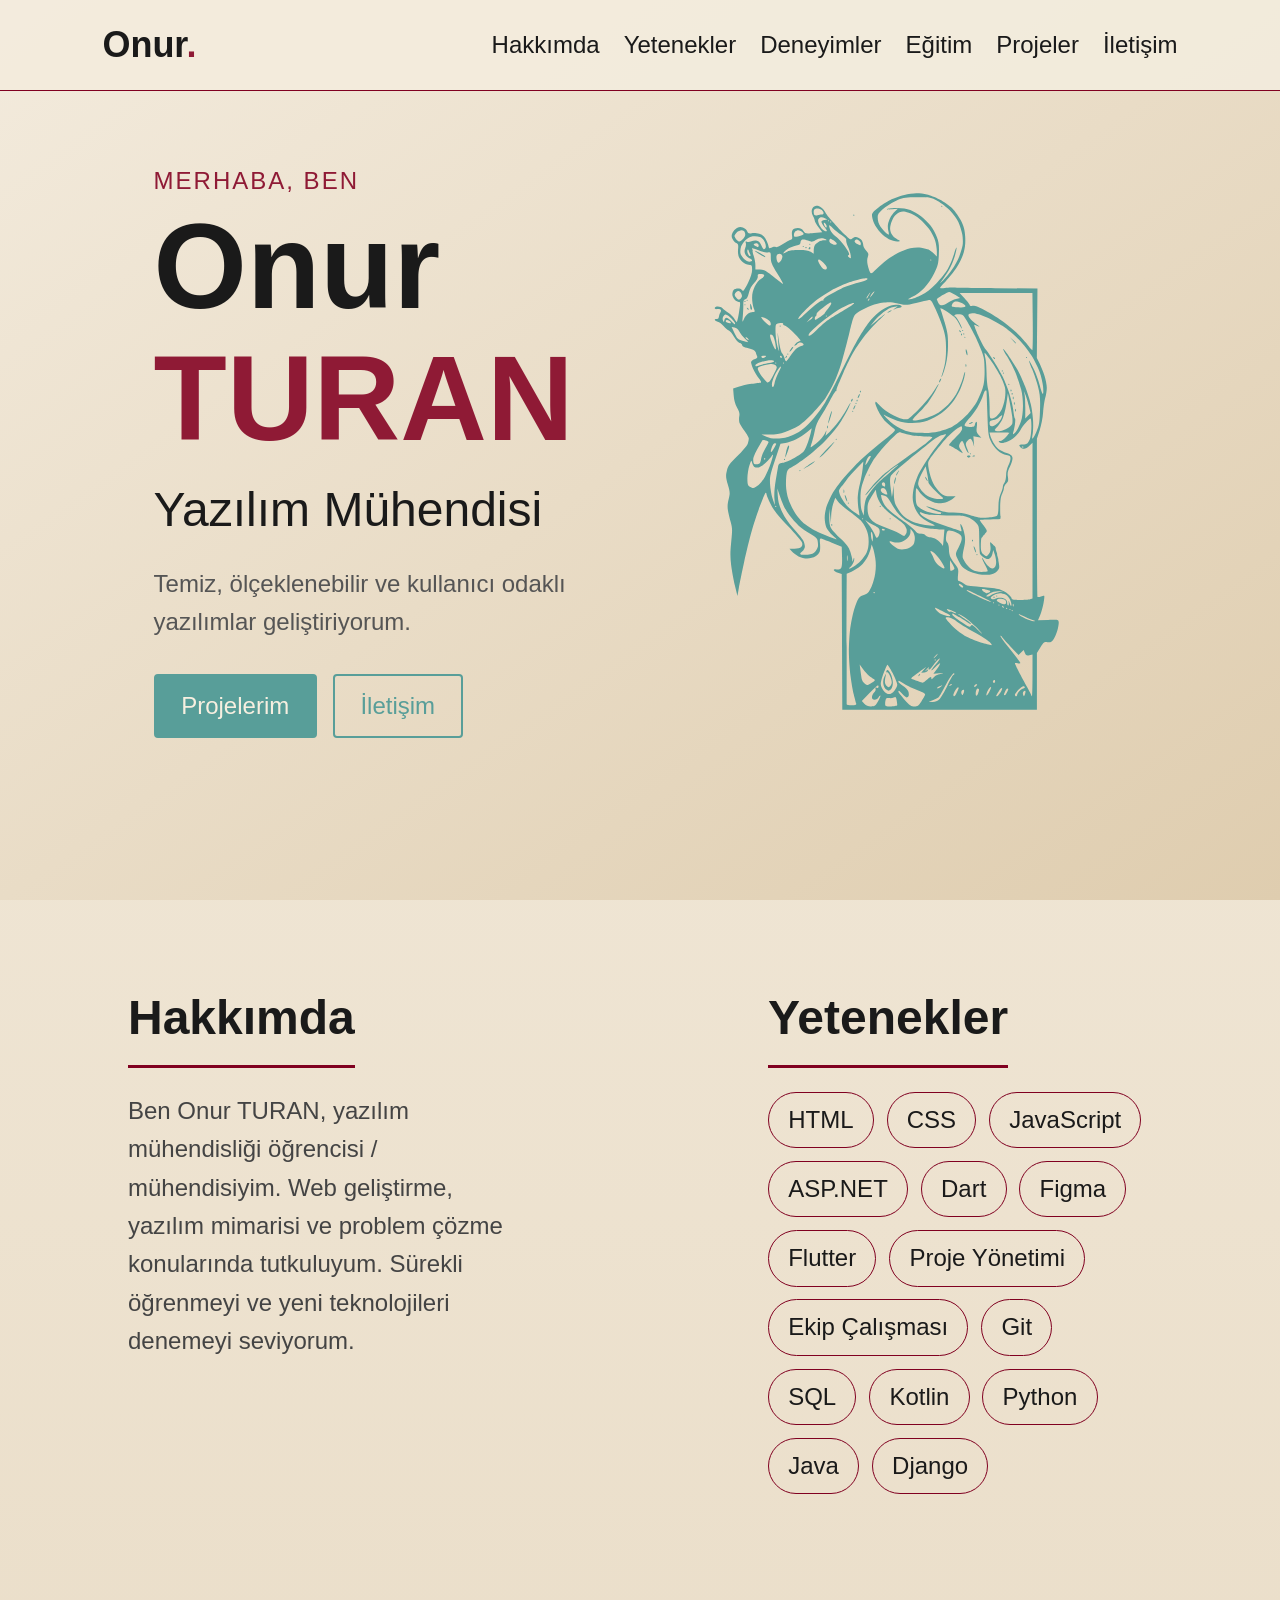
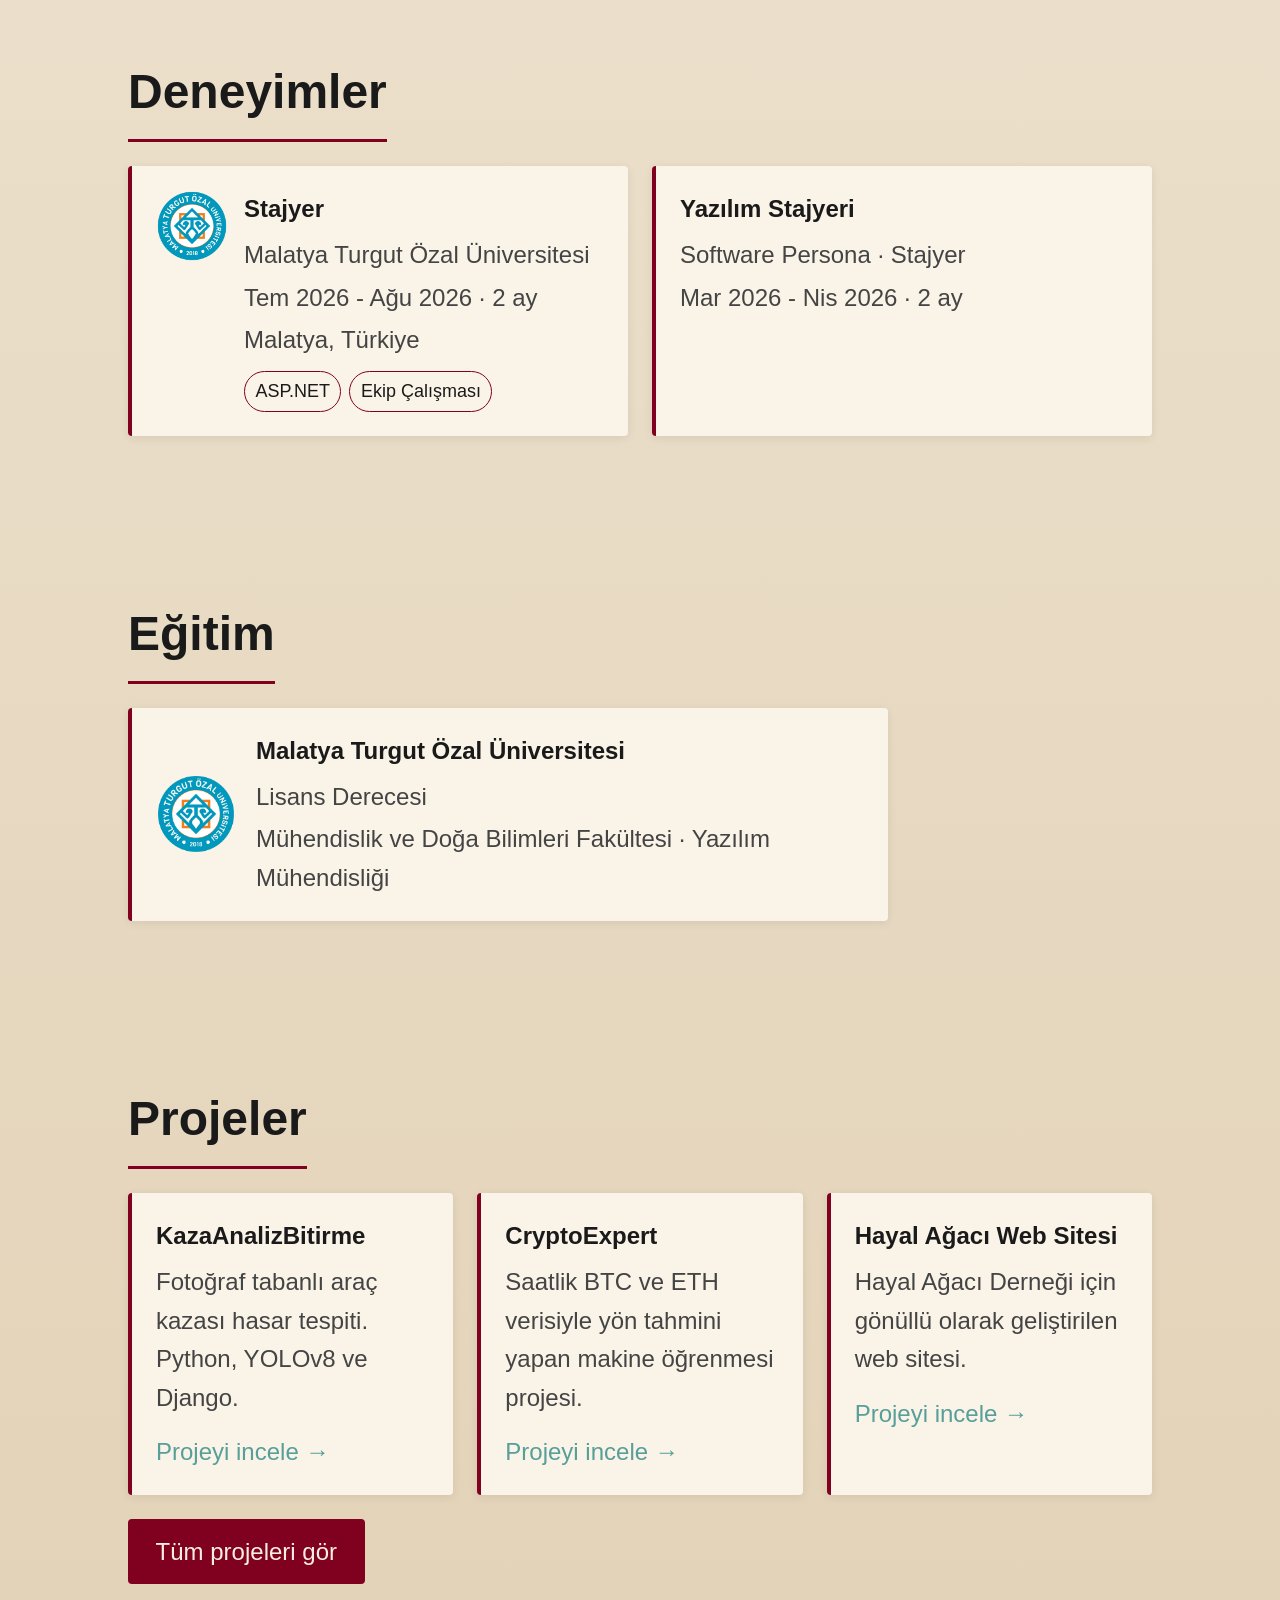
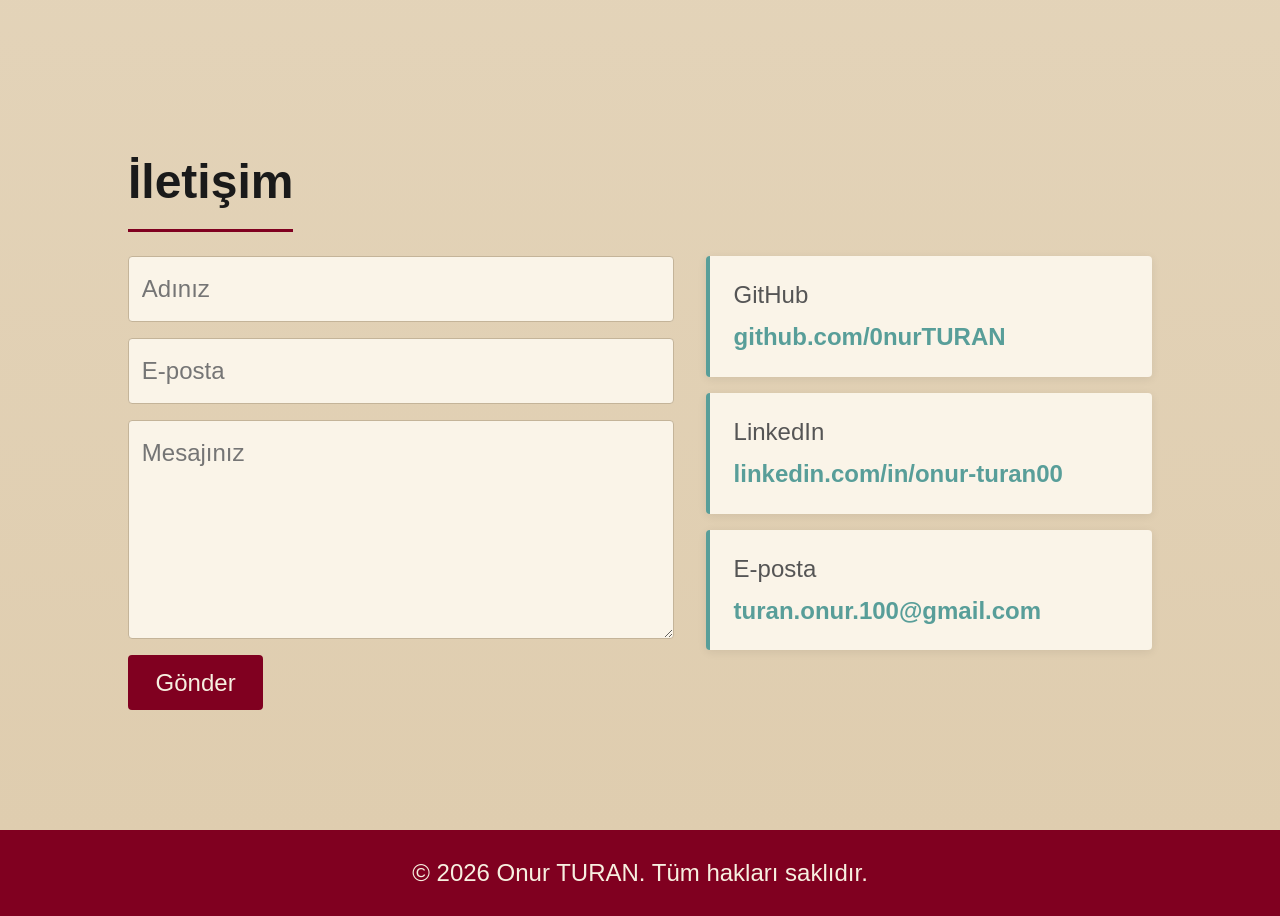
==== index.html @ ac888cdc "ui duzenlemeler" ====
<!DOCTYPE html>
<html lang="tr">
<head>
  <meta charset="UTF-8">
  <meta name="viewport" content="width=device-width, initial-scale=1.0">
  <title>Onur TURAN | Yazılım Mühendisi</title>
  <meta name="description" content="Onur TURAN - Yazılım Mühendisi kişisel portfolyo sitesi">
  <link rel="stylesheet" href="style.css">
</head>
<body class="home-page">
  <header class="header">
    <a href="#home" class="logo">Onur<span>.</span></a>
    <button class="menu-btn" id="menuBtn" aria-label="Menü">☰</button>
    <nav id="nav">
      <a href="#about">Hakkımda</a>
      <a href="#skills">Yetenekler</a>
      <a href="#experience">Deneyimler</a>
      <a href="#education">Eğitim</a>
      <a href="#projects">Projeler</a>
      <a href="#contact">İletişim</a>
    </nav>
  </header>

  <main>
    <section id="home" class="hero">
      <div class="hero-copy">
        <p class="eyebrow">Merhaba, ben</p>
        <h1>Onur <span>TURAN</span></h1>
        <h2>Yazılım Mühendisi</h2>
        <p class="lead">Temiz, ölçeklenebilir ve kullanıcı odaklı yazılımlar geliştiriyorum.</p>
        <div class="buttons">
          <a href="#projects" class="btn primary">Projelerim</a>
          <a href="#contact" class="btn">İletişim</a>
        </div>
      </div>
    </section>

    <div class="about-skills">
      <section id="about" class="section">
        <h3 class="title">Hakkımda</h3>
        <p>Ben Onur TURAN, yazılım mühendisliği öğrencisi / mühendisiyim. Web geliştirme, yazılım mimarisi ve problem çözme konularında tutkuluyum. Sürekli öğrenmeyi ve yeni teknolojileri denemeyi seviyorum.</p>
      </section>

      <section id="skills" class="section dark">
        <h3 class="title">Yetenekler</h3>
        <div class="skills">
          <span>HTML</span><span>CSS</span><span>JavaScript</span>
          <span>ASP.NET</span><span>Dart</span><span>Figma</span>
          <span>Flutter</span><span>Proje Yönetimi</span><span>Ekip Çalışması</span>
          <span>Git</span><span>SQL</span><span>Kotlin</span><span>Python</span>
          <span>Java</span><span>Django</span>
        </div>
      </section>
    </div>

    <section id="experience" class="section">
      <h3 class="title">Deneyimler</h3>
      <div class="cards experience-list">
        <article class="card experience-card">
          <img src="source/okul_logo.png" alt="Malatya Turgut Özal Üniversitesi logosu" width="72" height="72">
          <div>
            <h4>Stajyer</h4>
            <p>Malatya Turgut Özal Üniversitesi</p>
            <p>Tem 2026 - Ağu 2026 · 2 ay</p>
            <p>Malatya, Türkiye</p>
            <div class="skills experience-skills"><span>ASP.NET</span><span>Ekip Çalışması</span></div>
          </div>
        </article>
        <article class="card experience-card">
          <div>
            <h4>Yazılım Stajyeri</h4>
            <p>Software Persona · Stajyer</p>
            <p>Mar 2026 - Nis 2026 · 2 ay</p>
          </div>
        </article>
      </div>
    </section>

    <section id="education" class="section dark">
      <h3 class="title">Eğitim</h3>
      <article class="card education-card">
          <img src="source/okul_logo.png" alt="Malatya Turgut Özal Üniversitesi logosu" width="80" height="80">
        <div>
          <h4>Malatya Turgut Özal Üniversitesi</h4>
          <p>Lisans Derecesi</p>
          <p>Mühendislik ve Doğa Bilimleri Fakültesi · Yazılım Mühendisliği</p>
        </div>
      </article>
    </section>

    <section id="projects" class="section">
      <h3 class="title">Projeler</h3>
      <div class="cards">
        <article class="card">
          <h4>KazaAnalizBitirme</h4>
          <p>Fotoğraf tabanlı araç kazası hasar tespiti. Python, YOLOv8 ve Django.</p>
          <a href="projects.html#kaza-analiz">Projeyi incele →</a>
        </article>
        <article class="card">
          <h4>CryptoExpert</h4>
          <p>Saatlik BTC ve ETH verisiyle yön tahmini yapan makine öğrenmesi projesi.</p>
          <a href="projects.html#crypto-expert">Projeyi incele →</a>
        </article>
        <article class="card">
          <h4>Hayal Ağacı Web Sitesi</h4>
          <p>Hayal Ağacı Derneği için gönüllü olarak geliştirilen web sitesi.</p>
          <a href="projects.html#hayal-agaci">Projeyi incele →</a>
        </article>
      </div>
      <p style="margin-top: 1.5rem;"><a class="btn primary" href="projects.html">Tüm projeleri gör</a></p>
    </section>

    <section id="contact" class="section dark">
      <h3 class="title">İletişim</h3>
      <div class="contact-layout">
        <form id="contactForm">
          <input type="text" id="name" placeholder="Adınız" required>
          <input type="email" id="email" placeholder="E-posta" required>
          <textarea id="message" rows="5" placeholder="Mesajınız" required></textarea>
          <button type="submit" class="btn primary">Gönder</button>
          <p id="formStatus" role="status"></p>
        </form>
        <aside class="contact-links" aria-label="İletişim bağlantıları">
          <a class="contact-card" href="https://github.com/0nurTURAN" target="_blank" rel="noopener noreferrer">
            <span>GitHub</span>
            <strong>github.com/0nurTURAN</strong>
          </a>
          <a class="contact-card" href="https://www.linkedin.com/in/onur-turan00/" target="_blank" rel="noopener noreferrer">
            <span>LinkedIn</span>
            <strong>linkedin.com/in/onur-turan00</strong>
          </a>
          <a class="contact-card" href="mailto:turan.onur.100@gmail.com">
            <span>E-posta</span>
            <strong>turan.onur.100@gmail.com</strong>
          </a>
        </aside>
      </div>
    </section>
  </main>

  <footer>© <span id="year"></span> Onur TURAN. Tüm hakları saklıdır.</footer>

  <script src="script.js"></script>
</body>
</html>
---- style.css ----
:root {
  --bg: #f3ebdd;
  --bg-alt: #dfcdaf;
  --surface: #faf4e8;
  --text: #1a1a1a;
  --text-body: #444444;
  --text-muted: #555555;
  --on-accent: #f7efe0;
  --border: #c4b499;
  --burgundy: #800020;
  --burgundy-light: #8f1a35;
  --teal: #589e99;
  --header-bg: rgba(243, 235, 221, .95);
  --hero-from: #f7f0e3;
  --hero-to: #e3c9ba;
  --shadow: rgba(0, 0, 0, .08);
}

* { box-sizing: border-box; margin: 0; padding: 0; }
html { scroll-behavior: smooth; }
section { scroll-margin-top: 5.5rem; }

body {
  font-family: "Segoe UI", Arial, sans-serif;
  font-size: 1.5rem;
  background: var(--bg);
  color: var(--text);
  line-height: 1.6;
}

.home-page main { background: linear-gradient(180deg, var(--bg) 0%, var(--bg-alt) 100%); }
.home-page .hero,
.home-page .section.dark { background: transparent; }
.home-page .hero {
  position: relative;
  isolation: isolate;
  background: linear-gradient(to bottom right, var(--bg) 0%, var(--bg-alt) 100%);
}
.home-page .hero::after {
  content: "";
  position: absolute;
  z-index: -1;
  top: 53%;
  right: 12%;
  width: min(38vw, 436px);
  aspect-ratio: 210 / 297;
  transform: translateY(-50%);
  background: url("source/%C3%A7izim.svg") center / contain no-repeat;
  pointer-events: none;
}
.about-skills { display: grid; grid-template-columns: repeat(2, minmax(0, 1fr)); }
a { color: inherit; text-decoration: none; }

.header {
  position: fixed;
  top: 0; left: 0; right: 0;
  display: flex;
  justify-content: space-between;
  align-items: center;
  gap: 1.5rem;
  padding: 1rem 8%;
  background: var(--header-bg);
  border-bottom: 1px solid var(--burgundy);
  z-index: 10;
}
.logo { font-size: 2.25rem; font-weight: 700; }
.logo span, h1 span { color: var(--burgundy-light); }
nav { display: flex; align-items: center; gap: 1.5rem; }
nav a { transition: color .2s; }
nav a:hover { color: var(--teal); }
.menu-btn { display: none; background: none; border: 0; color: var(--text); font-size: 2.4rem; cursor: pointer; }

.hero {
  min-height: 100vh;
  display: grid;
  grid-template-columns: minmax(0, 1.2fr) minmax(0, .8fr);
  align-items: center;
  gap: 3rem;
  padding: 0 8%;
  background: linear-gradient(135deg, var(--hero-from) 60%, var(--hero-to) 140%);
}
.hero-copy { min-width: 0; }
.eyebrow { color: var(--burgundy-light); letter-spacing: 2px; text-transform: uppercase; }
h1 { font-size: clamp(3.75rem, 12vw, 7.5rem); line-height: 1.1; }
h2 { font-weight: 400; font-size: clamp(1.95rem, 6vw, 3rem); margin: .5rem 0 1rem; }
.lead { max-width: 520px; color: var(--text-muted); margin-bottom: 2rem; }

.btn {
  display: inline-block;
  padding: .7rem 1.6rem;
  border: 2px solid var(--burgundy);
  border-radius: 4px;
  background: transparent;
  color: var(--text);
  font-size: 1.5rem;
  cursor: pointer;
  transition: background .2s;
}
.btn:hover { background: var(--burgundy); color: var(--on-accent); }
.btn.primary { background: var(--burgundy); color: var(--on-accent); }
.btn.primary:hover { background: var(--burgundy-light); border-color: var(--burgundy-light); }
.buttons { display: flex; gap: 1rem; flex-wrap: wrap; }
.hero .btn { border-color: var(--teal); color: var(--teal); }
.hero .btn:hover,
.hero .btn.primary,
.hero .btn.primary:hover {
  background: var(--teal);
  border-color: var(--teal);
  color: var(--on-accent);
}

.section { padding: 5rem 8%; }
.section.dark { background: var(--bg-alt); }
.title {
  font-size: 3rem;
  margin-bottom: 1.5rem;
  padding-bottom: .5rem;
  border-bottom: 3px solid var(--burgundy);
  display: inline-block;
}
.section p { max-width: 700px; color: var(--text-body); }

.skills { display: flex; flex-wrap: wrap; gap: .8rem; }
.skills span {
  padding: .5rem 1.2rem;
  border: 1px solid var(--burgundy);
  border-radius: 999px;
  transition: background .2s;
}
.skills span:hover { background: var(--teal); border-color: var(--teal); color: var(--on-accent); }

.cards { display: grid; grid-template-columns: repeat(auto-fit, minmax(240px, 1fr)); gap: 1.5rem; }
.card {
  background: var(--surface);
  box-shadow: 0 2px 10px var(--shadow);
  padding: 1.5rem;
  border-left: 4px solid var(--burgundy);
  border-radius: 4px;
  transition: transform .2s;
}
.card:hover { transform: translateY(-6px); }
.card h4 { margin-bottom: .5rem; }
.card a { display: inline-block; margin-top: 1rem; color: var(--teal); }
.education-card { display: flex; align-items: center; gap: 1.25rem; max-width: 760px; }
.education-card img { display: block; width: 80px; height: 80px; object-fit: contain; }
.education-card p { margin-top: .25rem; }
.experience-card { display: flex; align-items: flex-start; gap: 1rem; }
.experience-card img { flex: 0 0 72px; width: 72px; height: 72px; object-fit: contain; }
.experience-card > div { min-width: 0; }
.experience-card p { margin-top: .25rem; overflow-wrap: anywhere; }
.experience-skills { gap: .5rem; margin-top: .75rem; }
.experience-skills span { padding: .3rem .65rem; font-size: .75em; }

form { display: flex; flex-direction: column; gap: 1rem; max-width: 500px; }
.contact-layout { display: grid; grid-template-columns: minmax(0, 1.1fr) minmax(260px, .9fr); gap: 2rem; align-items: start; }
.contact-layout form { max-width: none; }
.contact-links { display: grid; gap: 1rem; }
.contact-card {
  display: grid;
  gap: .25rem;
  padding: 1.25rem 1.5rem;
  background: var(--surface);
  border-left: 4px solid var(--teal);
  border-radius: 4px;
  box-shadow: 0 2px 10px var(--shadow);
  transition: transform .2s;
}
.contact-card:hover { transform: translateY(-3px); }
.contact-card span { color: var(--text-muted); }
.contact-card strong { color: var(--teal); overflow-wrap: anywhere; }
input, textarea {
  padding: .8rem;
  background: var(--surface);
  border: 1px solid var(--border);
  border-radius: 4px;
  color: var(--text);
  font: inherit;
}
input:focus, textarea:focus { outline: none; border-color: var(--teal); }
form .btn { align-self: flex-start; }
#formStatus { color: var(--burgundy-light); min-height: 1.5rem; }

footer { text-align: center; padding: 1.5rem; background: var(--burgundy); color: var(--on-accent); }

@media (min-width: 961px) {
  .hero,
  .section { padding-right: 12%; padding-left: 12%; }
  .home-page .section { padding-right: 16%; padding-left: 16%; }
  .home-page .about-skills > .section { padding-right: 20%; padding-left: 20%; }
  .home-page #experience,
  .home-page #education,
  .home-page #projects,
  .home-page #contact { padding-right: 10%; padding-left: 10%; }
}

@media (max-width: 960px) {
  body { font-size: 1rem; }
  .logo { font-size: 1.5rem; }
  .menu-btn { font-size: 1.6rem; }
  h1 { font-size: clamp(2.5rem, 8vw, 5rem); }
  h2 { font-size: clamp(1.3rem, 4vw, 2rem); }
  .btn { font-size: 1rem; }
  .title { font-size: 2rem; }
  .header { padding-right: 5%; padding-left: 5%; }
  nav { gap: 1rem; }
  .section { padding-right: 6%; padding-left: 6%; }
  .hero { padding-right: 6%; padding-left: 6%; }
  .home-page .hero::after { right: 6%; width: min(30vw, 260px); }
  .cards { grid-template-columns: repeat(auto-fit, minmax(min(100%, 240px), 1fr)); }
}

@media (max-width: 760px) {
  .about-skills { grid-template-columns: minmax(0, 1fr); }
  .contact-layout { grid-template-columns: 1fr; }
  .hero { grid-template-columns: minmax(0, 1fr); gap: 1.5rem; }
  .home-page .hero::after {
    top: auto;
    right: 6%;
    bottom: .75rem;
    width: min(34vw, 150px);
    transform: none;
  }
  .education-card { align-items: flex-start; }
  .menu-btn { display: block; }
  nav {
    display: none;
    position: absolute;
    top: 100%; left: 0; right: 0;
    flex-direction: column;
    background: var(--bg);
    border-bottom: 1px solid var(--burgundy);
    padding: 1rem 8%;
    gap: 0;
    box-shadow: 0 8px 16px var(--shadow);
  }
  nav.open { display: flex; }
  nav a { display: block; padding: .55rem 0; }
  .hero { min-height: 100svh; padding-top: 6.5rem; padding-bottom: 3rem; }
}

@media (max-width: 480px) {
  .header { padding: .8rem 5%; }
  .section { padding: 3.75rem 5%; }
  .title { font-size: 1.7rem; }
  h1 { font-size: clamp(2.35rem, 12vw, 3.5rem); }
  .cards { grid-template-columns: minmax(0, 1fr); gap: 1rem; }
  .card { padding: 1.15rem; }
  .education-card { gap: .85rem; }
  .education-card img { width: 64px; height: 64px; }
  .experience-card { gap: .75rem; }
  .experience-card img { flex-basis: 56px; width: 56px; height: 56px; }
  .buttons { flex-direction: column; align-items: flex-start; gap: .75rem; }
  .btn { padding: .65rem 1rem; }
}
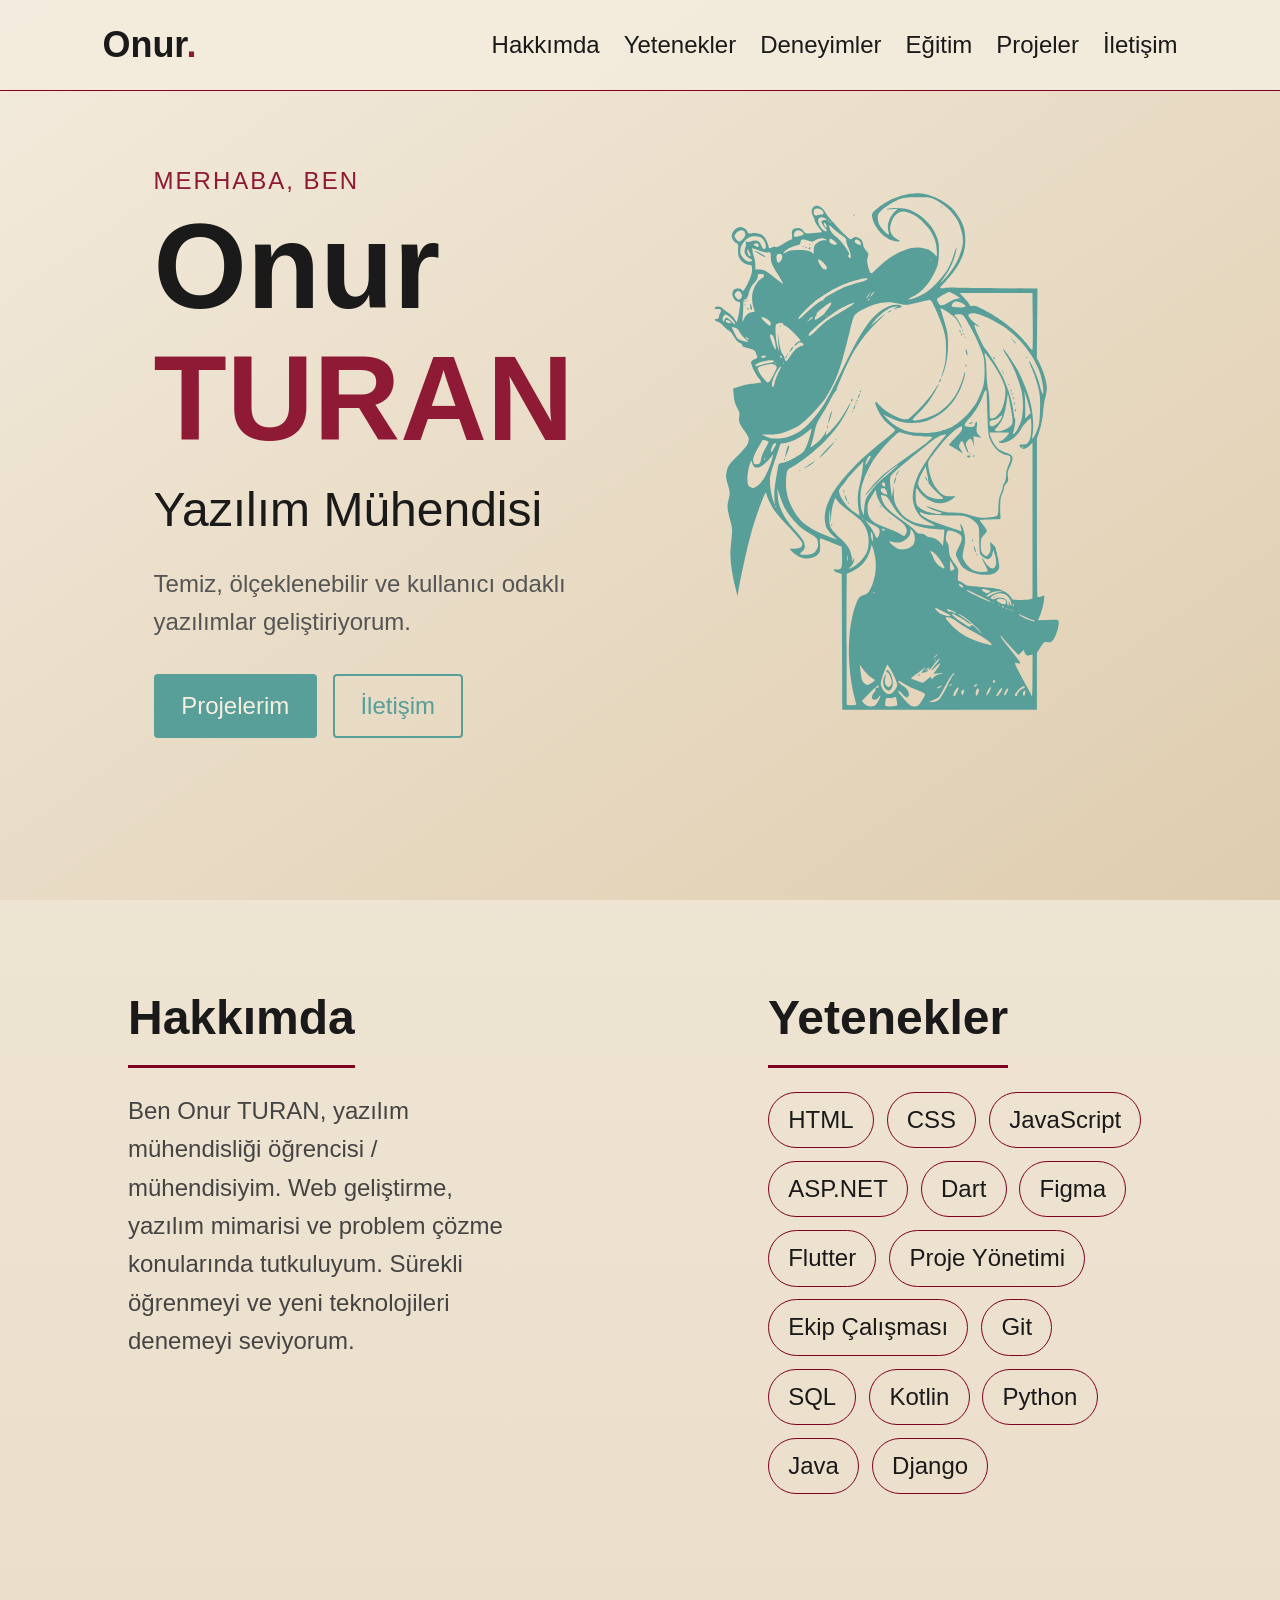
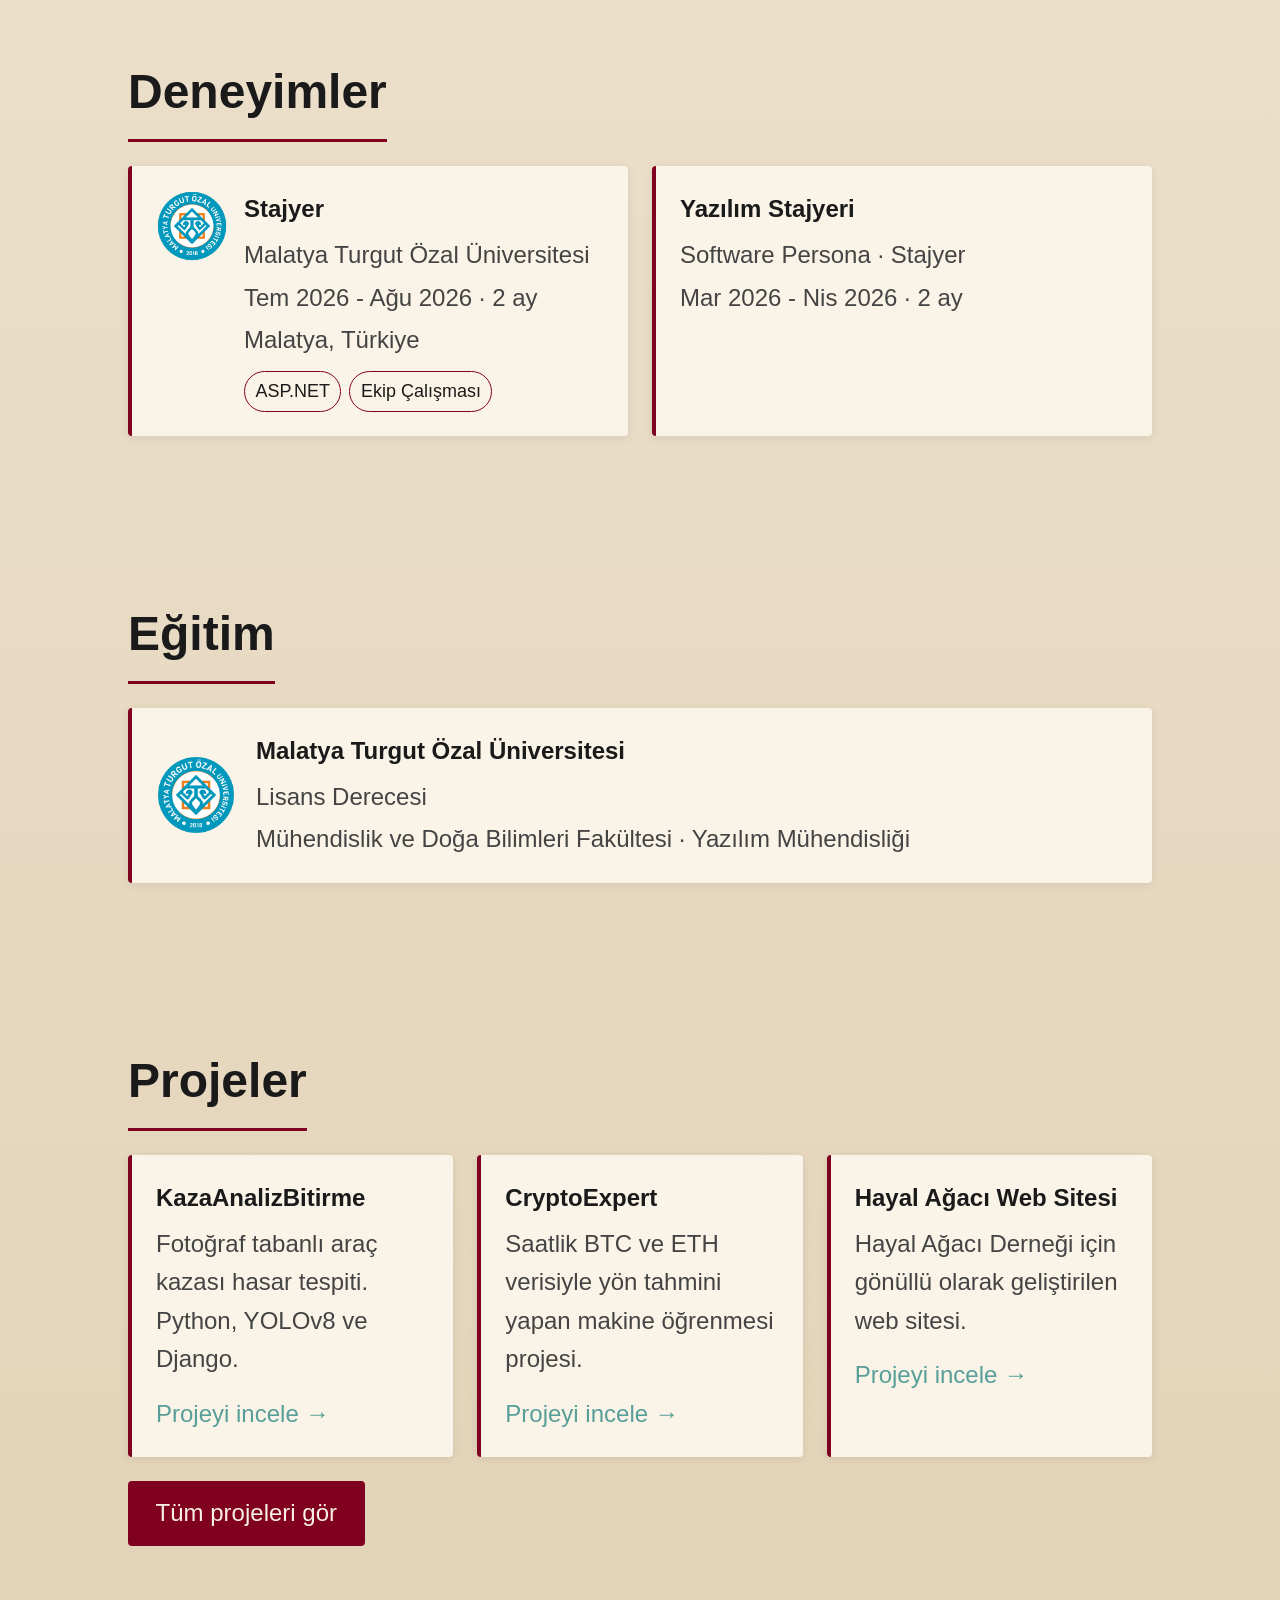
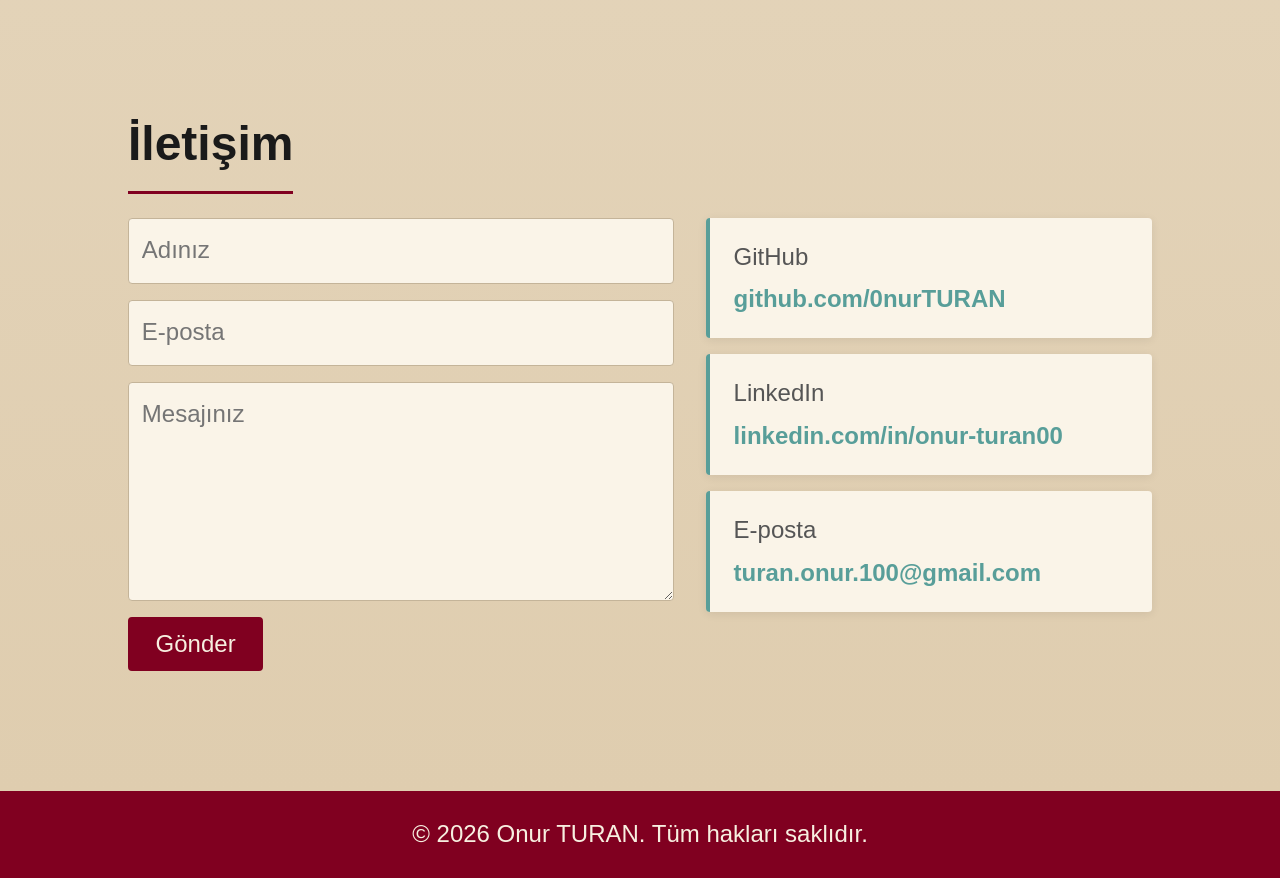
==== commit 9c0d9ef1: "shinobu project.html e eklendi" ====
--- a/index.html
+++ b/index.html
@@ -51,9 +51,7 @@
           <span>Java</span><span>Django</span>
         </div>
       </section>
-    </div>
-
-    <section id="experience" class="section">
+    </div>    <section id="experience" class="section">
       <h3 class="title">Deneyimler</h3>
       <div class="cards experience-list">
         <article class="card experience-card">
--- a/style.css
+++ b/style.css
@@ -1,6 +1,7 @@
 :root {
   --bg: #f3ebdd;
   --bg-alt: #dfcdaf;
+  --powder-pink: #8f1a35;
   --surface: #faf4e8;
   --text: #1a1a1a;
   --text-body: #444444;
@@ -141,7 +142,7 @@
 .card:hover { transform: translateY(-6px); }
 .card h4 { margin-bottom: .5rem; }
 .card a { display: inline-block; margin-top: 1rem; color: var(--teal); }
-.education-card { display: flex; align-items: center; gap: 1.25rem; max-width: 760px; }
+.education-card { display: flex; align-items: center; gap: 1.25rem; max-width: 100%; }
 .education-card img { display: block; width: 80px; height: 80px; object-fit: contain; }
 .education-card p { margin-top: .25rem; }
 .experience-card { display: flex; align-items: flex-start; gap: 1rem; }
@@ -245,6 +246,8 @@
   h1 { font-size: clamp(2.35rem, 12vw, 3.5rem); }
   .cards { grid-template-columns: minmax(0, 1fr); gap: 1rem; }
   .card { padding: 1.15rem; }
+  .education-card,
+  .experience-card { flex-direction: column; align-items: flex-start; }
   .education-card { gap: .85rem; }
   .education-card img { width: 64px; height: 64px; }
   .experience-card { gap: .75rem; }
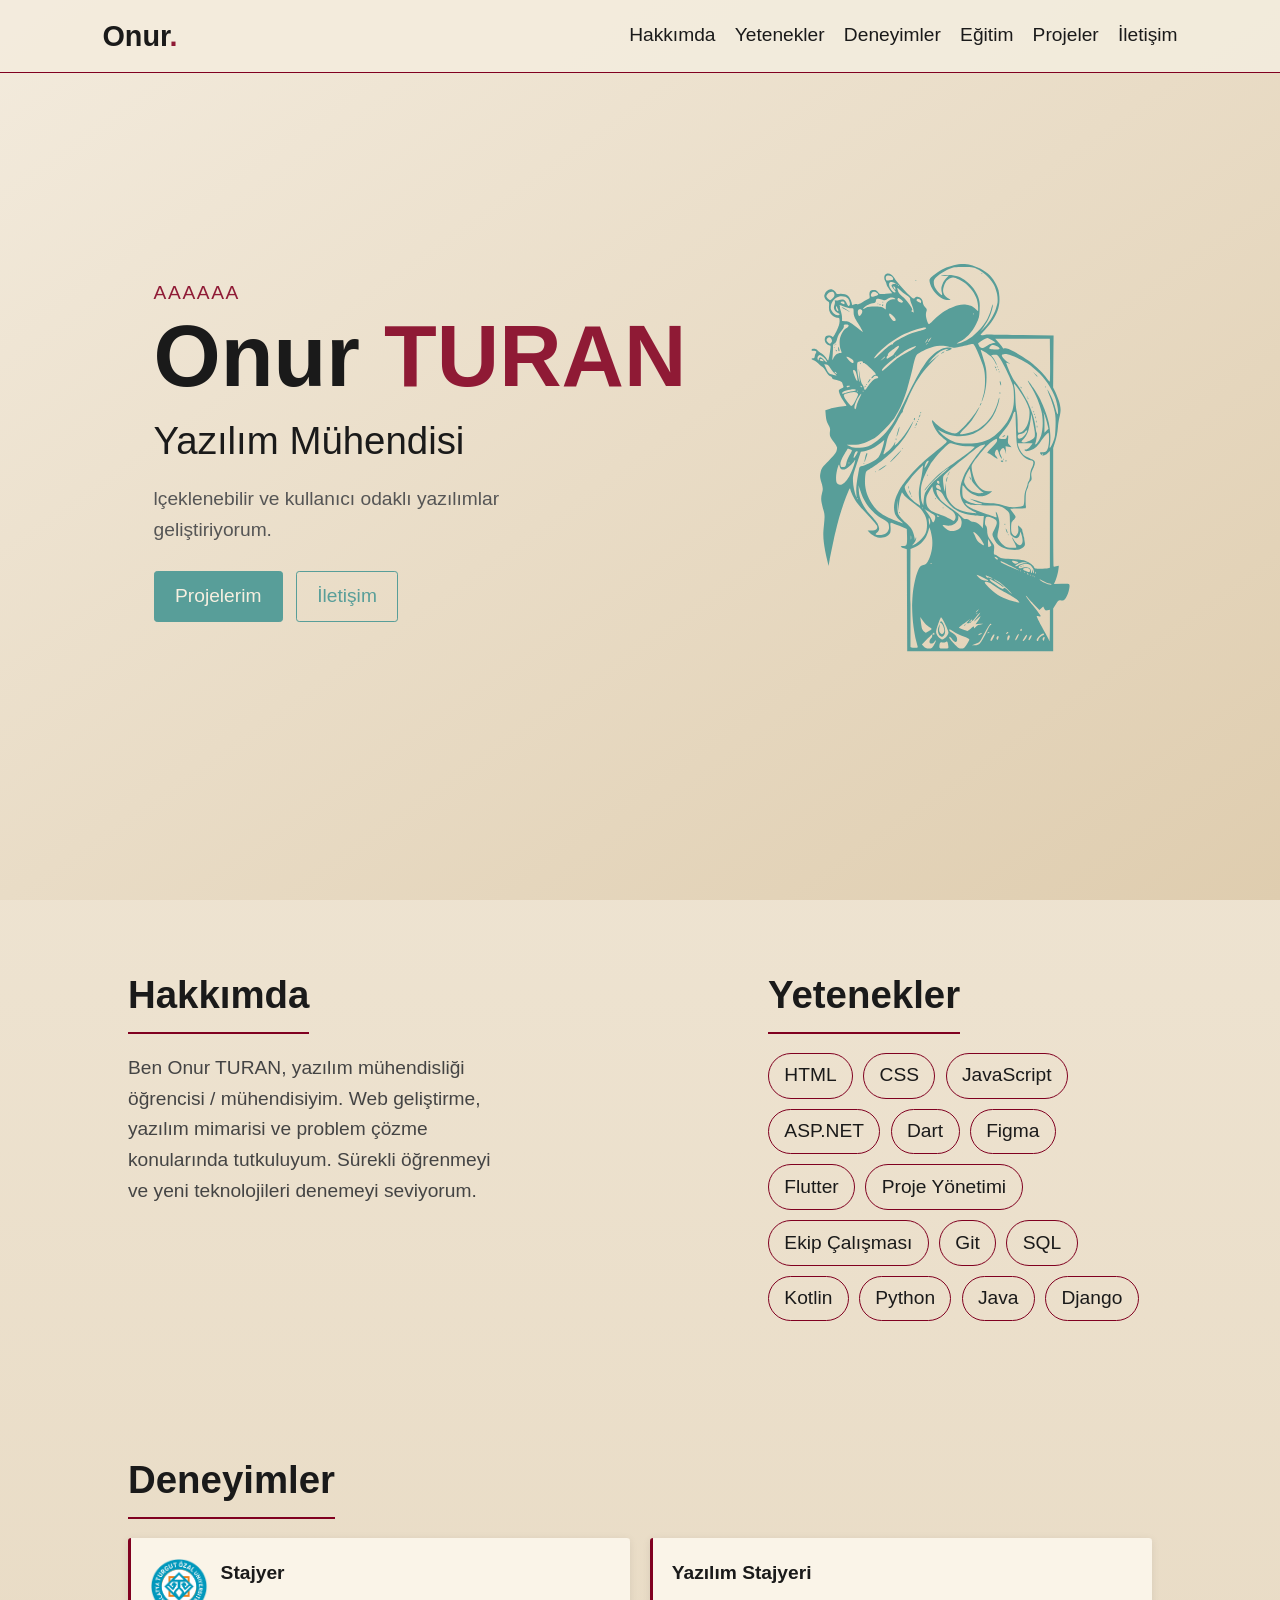
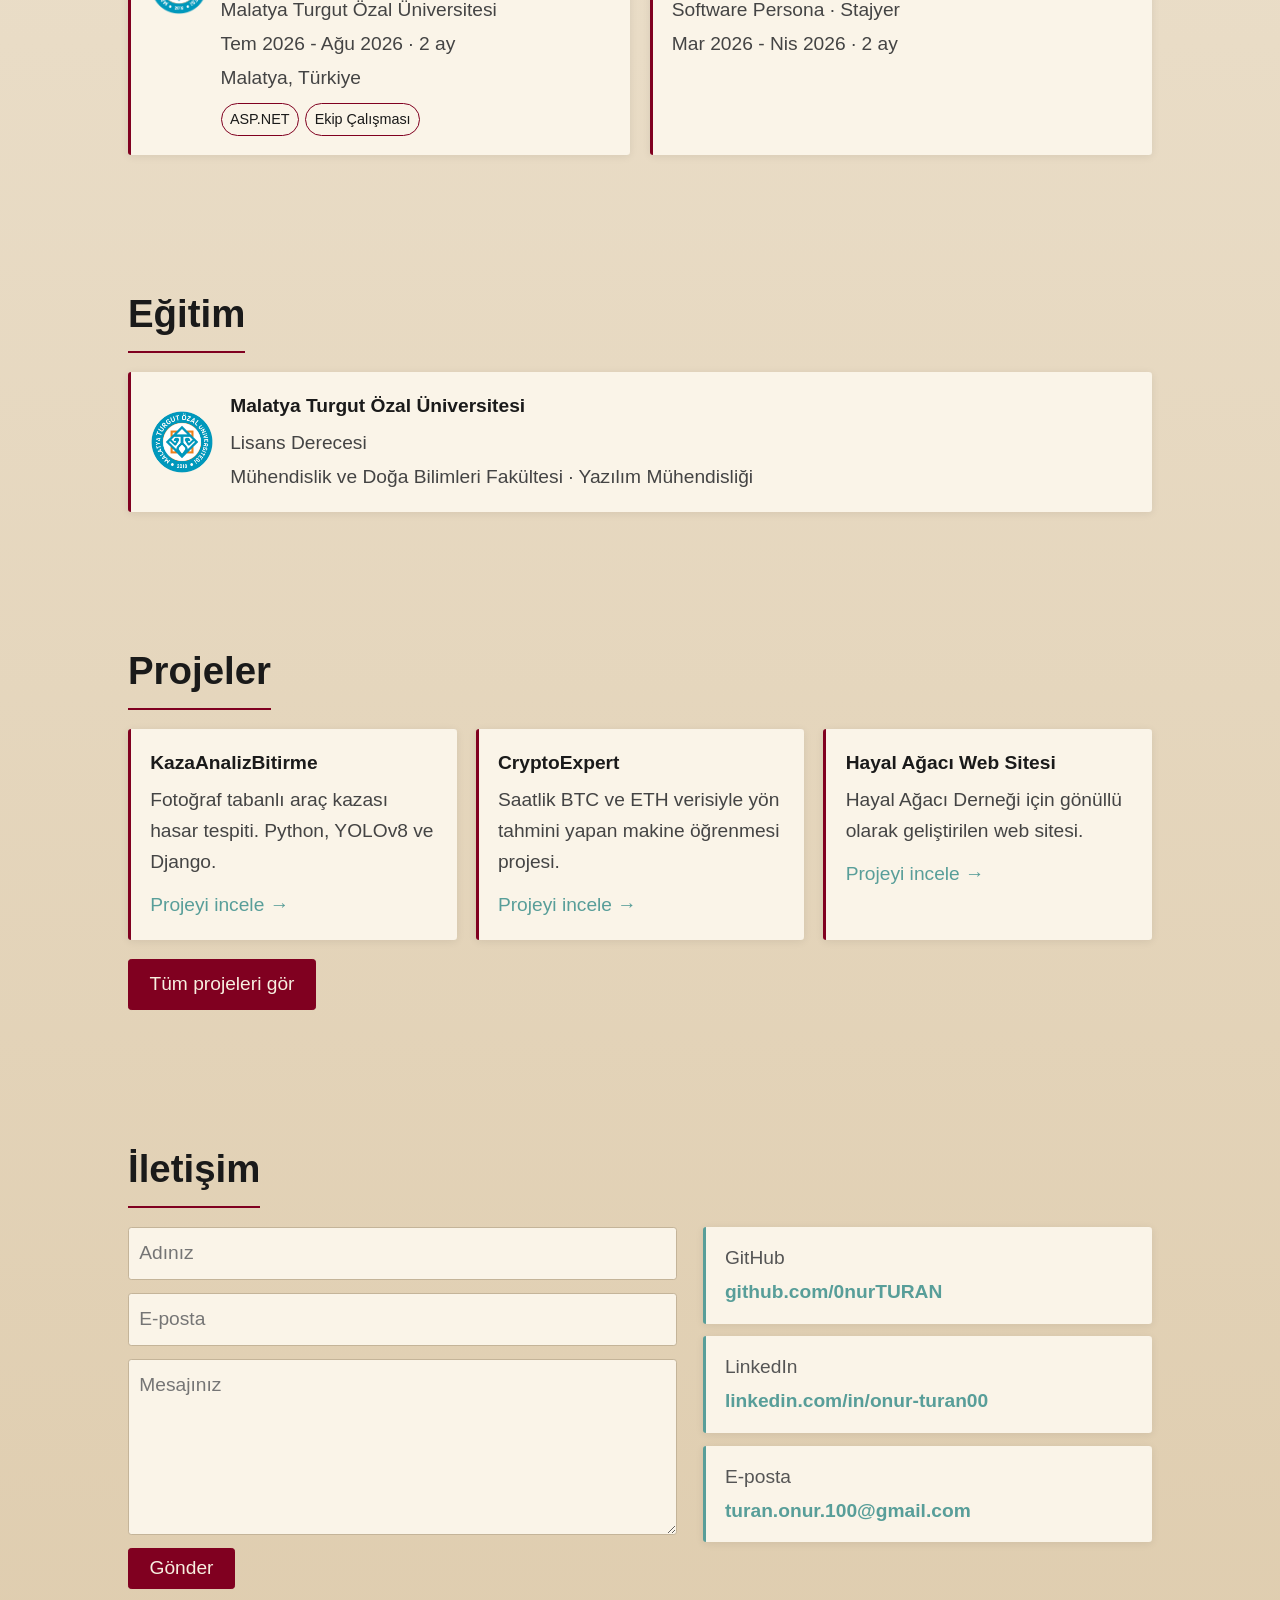
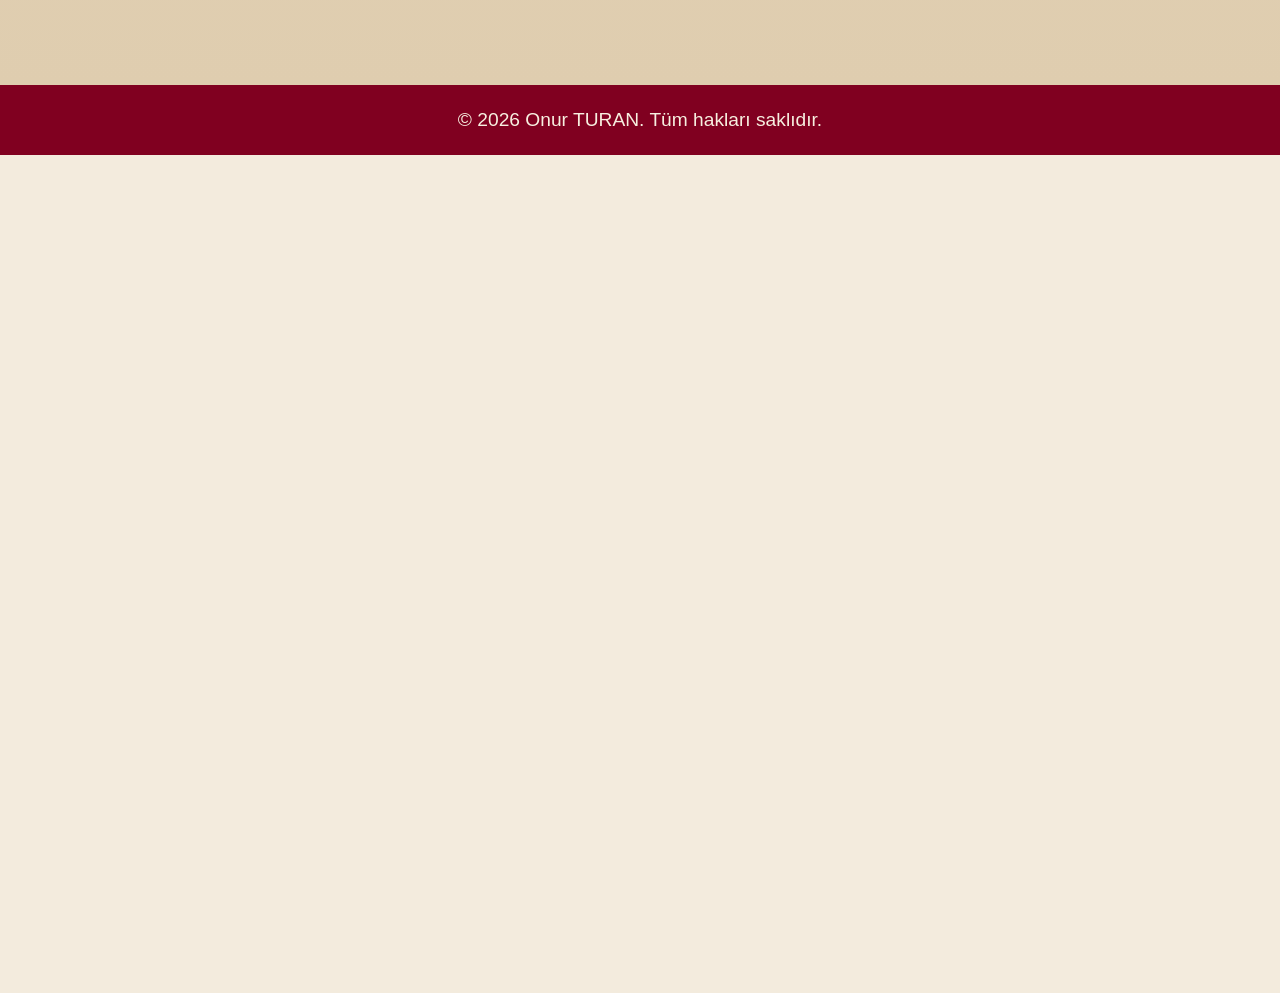
==== commit e69828e6: "index.html boyutlari duzenlendi" ====
--- a/index.html
+++ b/index.html
@@ -24,10 +24,10 @@
   <main>
     <section id="home" class="hero">
       <div class="hero-copy">
-        <p class="eyebrow">Merhaba, ben</p>
+        <p class="eyebrow">aaaaaa</p>
         <h1>Onur <span>TURAN</span></h1>
         <h2>Yazılım Mühendisi</h2>
-        <p class="lead">Temiz, ölçeklenebilir ve kullanıcı odaklı yazılımlar geliştiriyorum.</p>
+        <p class="lead">lçeklenebilir ve kullanıcı odaklı yazılımlar geliştiriyorum.</p>
         <div class="buttons">
           <a href="#projects" class="btn primary">Projelerim</a>
           <a href="#contact" class="btn">İletişim</a>
--- a/style.css
+++ b/style.css
@@ -21,6 +21,10 @@
 html { scroll-behavior: smooth; }
 section { scroll-margin-top: 5.5rem; }
 
+body.home-page {
+  zoom: .8;
+}
+
 body {
   font-family: "Segoe UI", Arial, sans-serif;
   font-size: 1.5rem;
@@ -42,8 +46,8 @@
   position: absolute;
   z-index: -1;
   top: 53%;
-  right: 12%;
-  width: min(38vw, 436px);
+  right: 12.5%;
+  width: min(32vw, 410px);
   aspect-ratio: 210 / 297;
   transform: translateY(-50%);
   background: url("source/%C3%A7izim.svg") center / contain no-repeat;
@@ -72,7 +76,7 @@
 .menu-btn { display: none; background: none; border: 0; color: var(--text); font-size: 2.4rem; cursor: pointer; }
 
 .hero {
-  min-height: 100vh;
+  min-height: 125vh;
   display: grid;
   grid-template-columns: minmax(0, 1.2fr) minmax(0, .8fr);
   align-items: center;
@@ -82,7 +86,7 @@
 }
 .hero-copy { min-width: 0; }
 .eyebrow { color: var(--burgundy-light); letter-spacing: 2px; text-transform: uppercase; }
-h1 { font-size: clamp(3.75rem, 12vw, 7.5rem); line-height: 1.1; }
+h1 { font-size: clamp(3.375rem, 10.8vw, 6.75rem); line-height: 1.1; }
 h2 { font-weight: 400; font-size: clamp(1.95rem, 6vw, 3rem); margin: .5rem 0 1rem; }
 .lead { max-width: 520px; color: var(--text-muted); margin-bottom: 2rem; }
 
@@ -198,7 +202,7 @@
   body { font-size: 1rem; }
   .logo { font-size: 1.5rem; }
   .menu-btn { font-size: 1.6rem; }
-  h1 { font-size: clamp(2.5rem, 8vw, 5rem); }
+  h1 { font-size: clamp(2.25rem, 7.2vw, 4.5rem); }
   h2 { font-size: clamp(1.3rem, 4vw, 2rem); }
   .btn { font-size: 1rem; }
   .title { font-size: 2rem; }
@@ -236,14 +240,14 @@
   }
   nav.open { display: flex; }
   nav a { display: block; padding: .55rem 0; }
-  .hero { min-height: 100svh; padding-top: 6.5rem; padding-bottom: 3rem; }
+  .hero { min-height: 125svh; padding-top: 6.5rem; padding-bottom: 3rem; }
 }
 
 @media (max-width: 480px) {
   .header { padding: .8rem 5%; }
   .section { padding: 3.75rem 5%; }
   .title { font-size: 1.7rem; }
-  h1 { font-size: clamp(2.35rem, 12vw, 3.5rem); }
+  h1 { font-size: clamp(2.115rem, 10.8vw, 3.15rem); }
   .cards { grid-template-columns: minmax(0, 1fr); gap: 1rem; }
   .card { padding: 1.15rem; }
   .education-card,
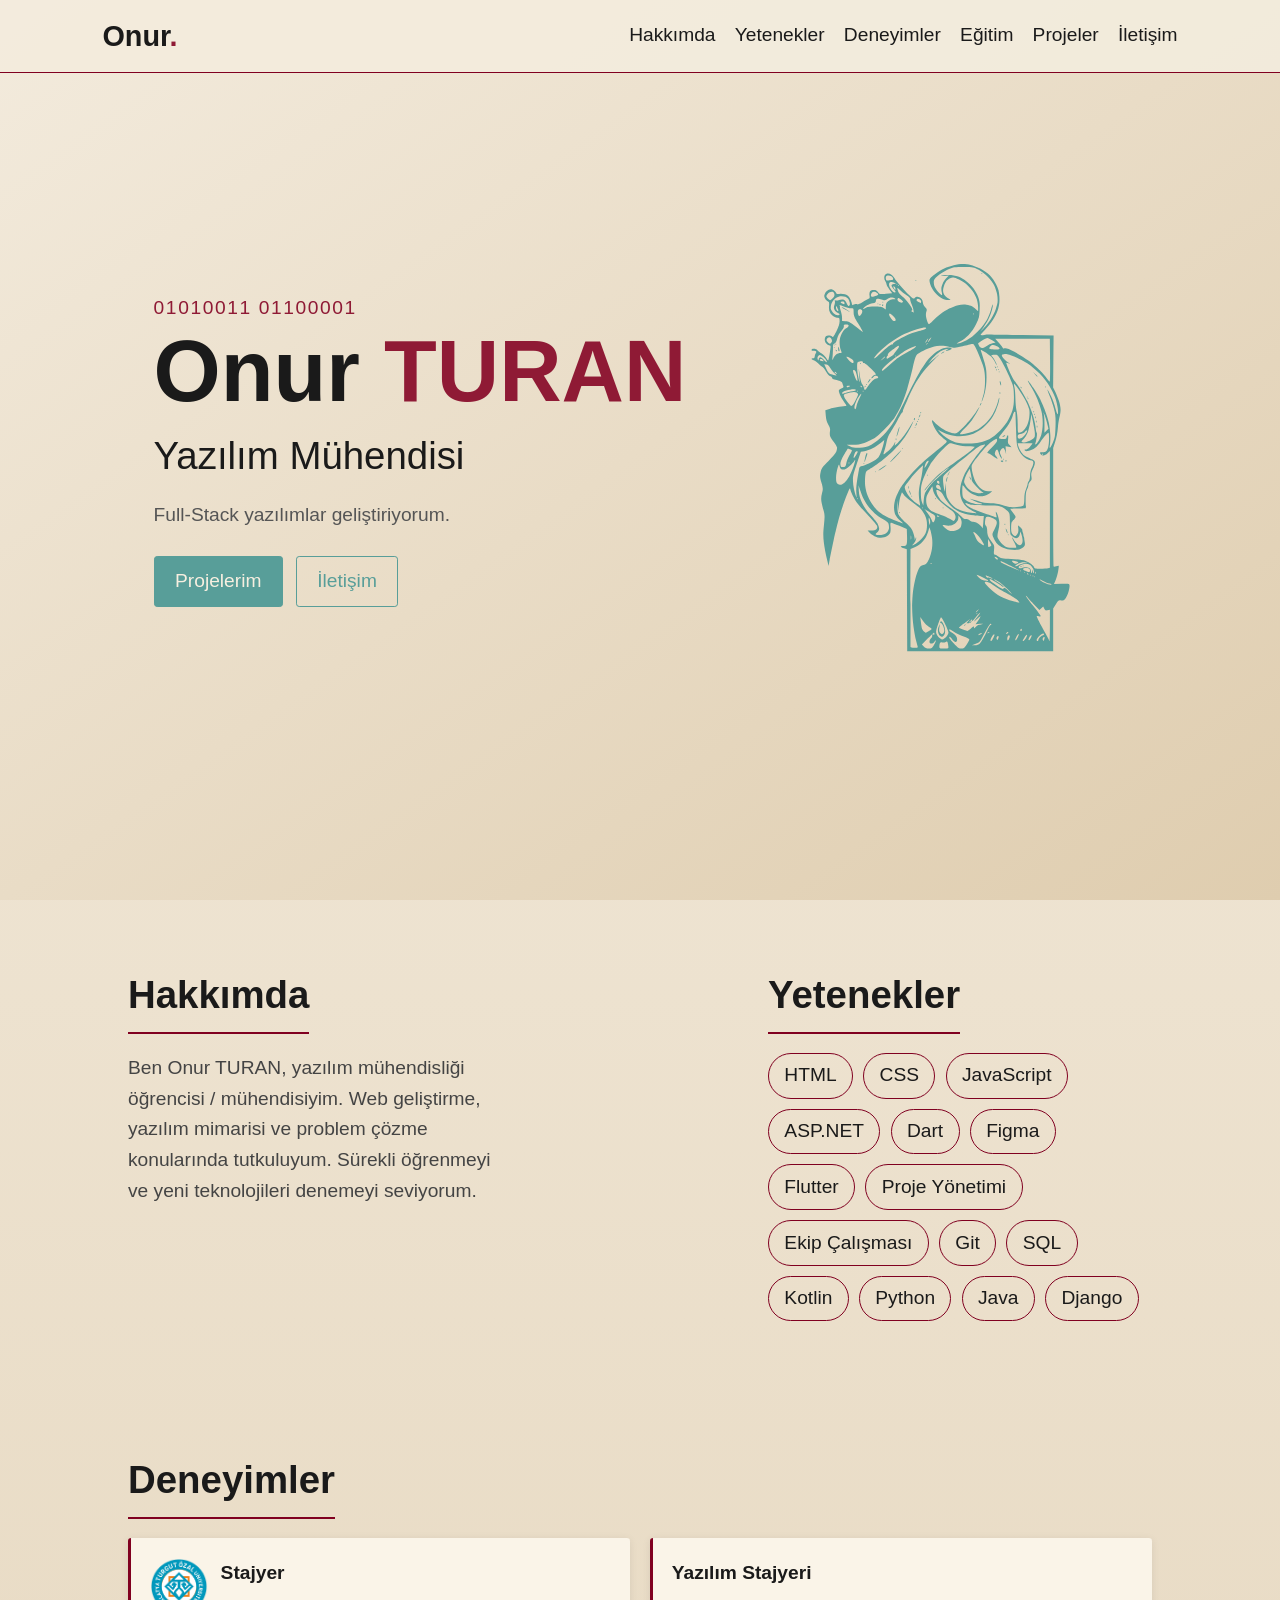
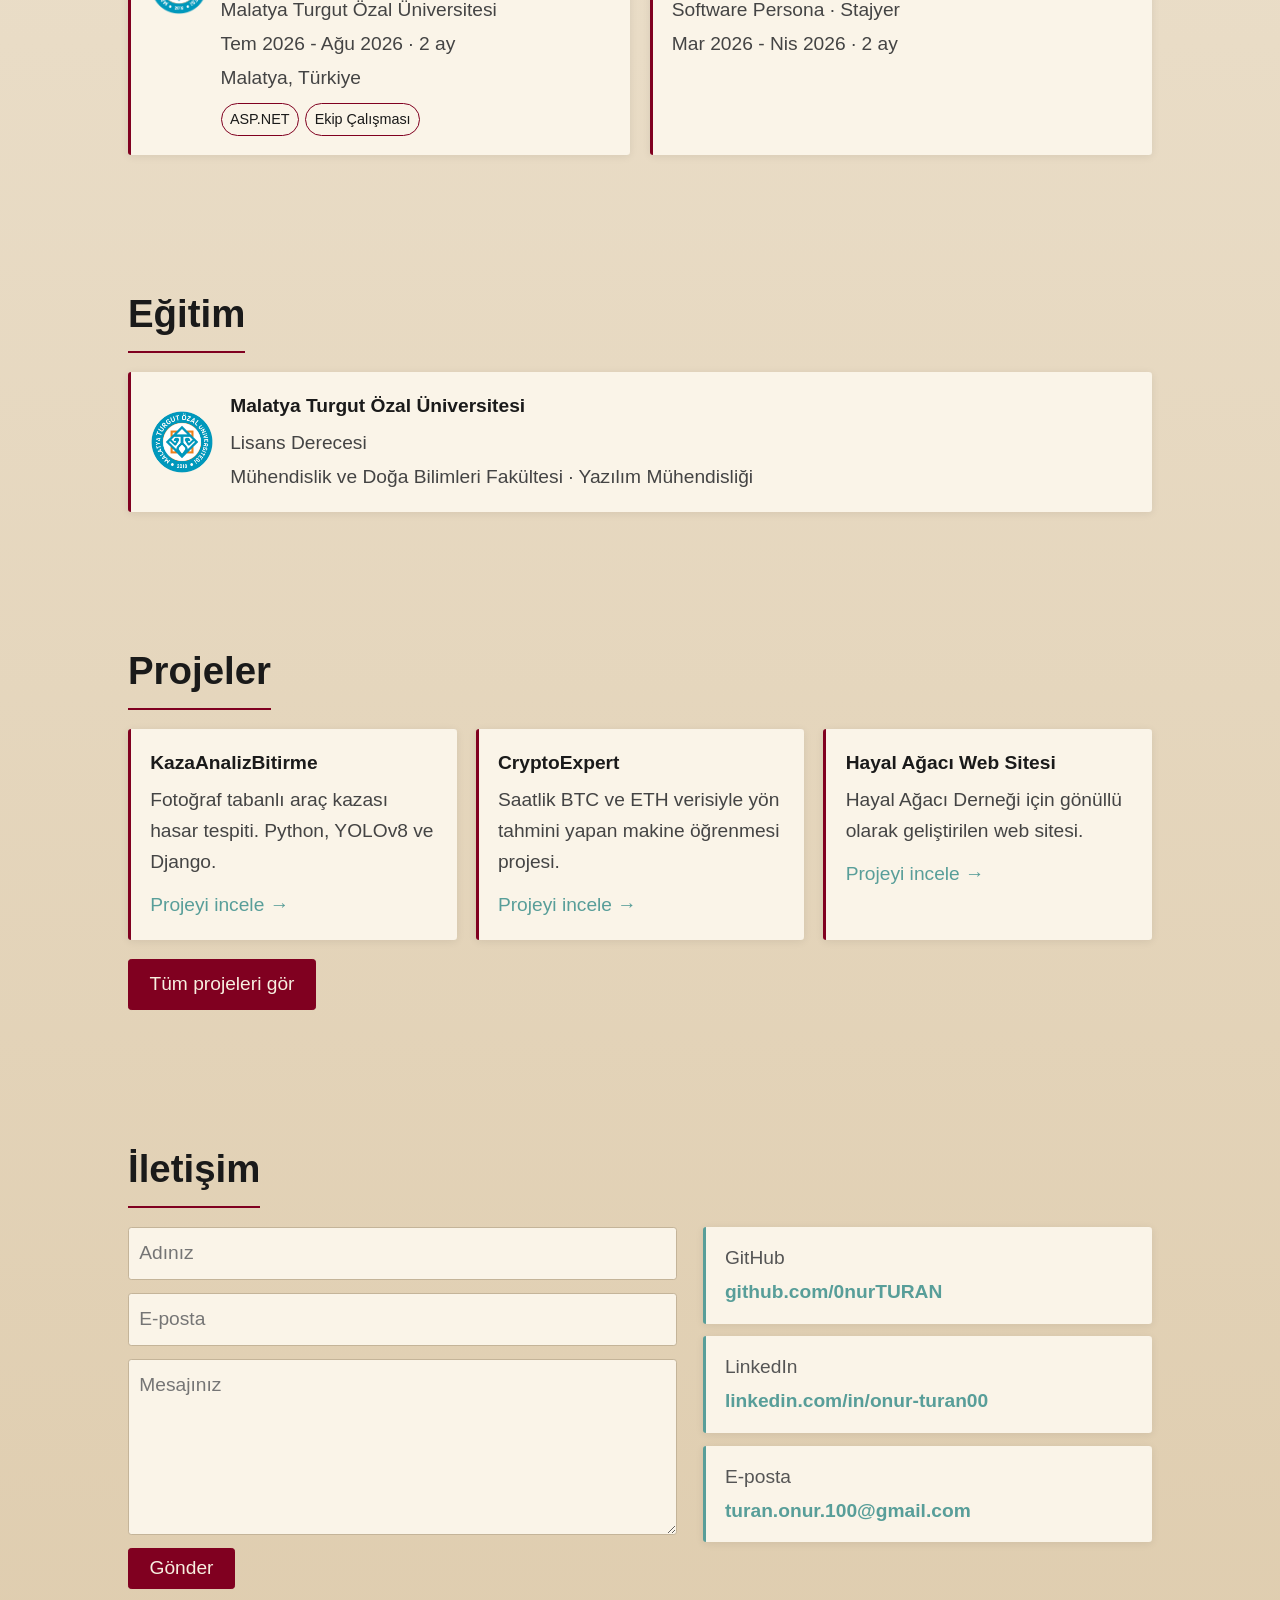
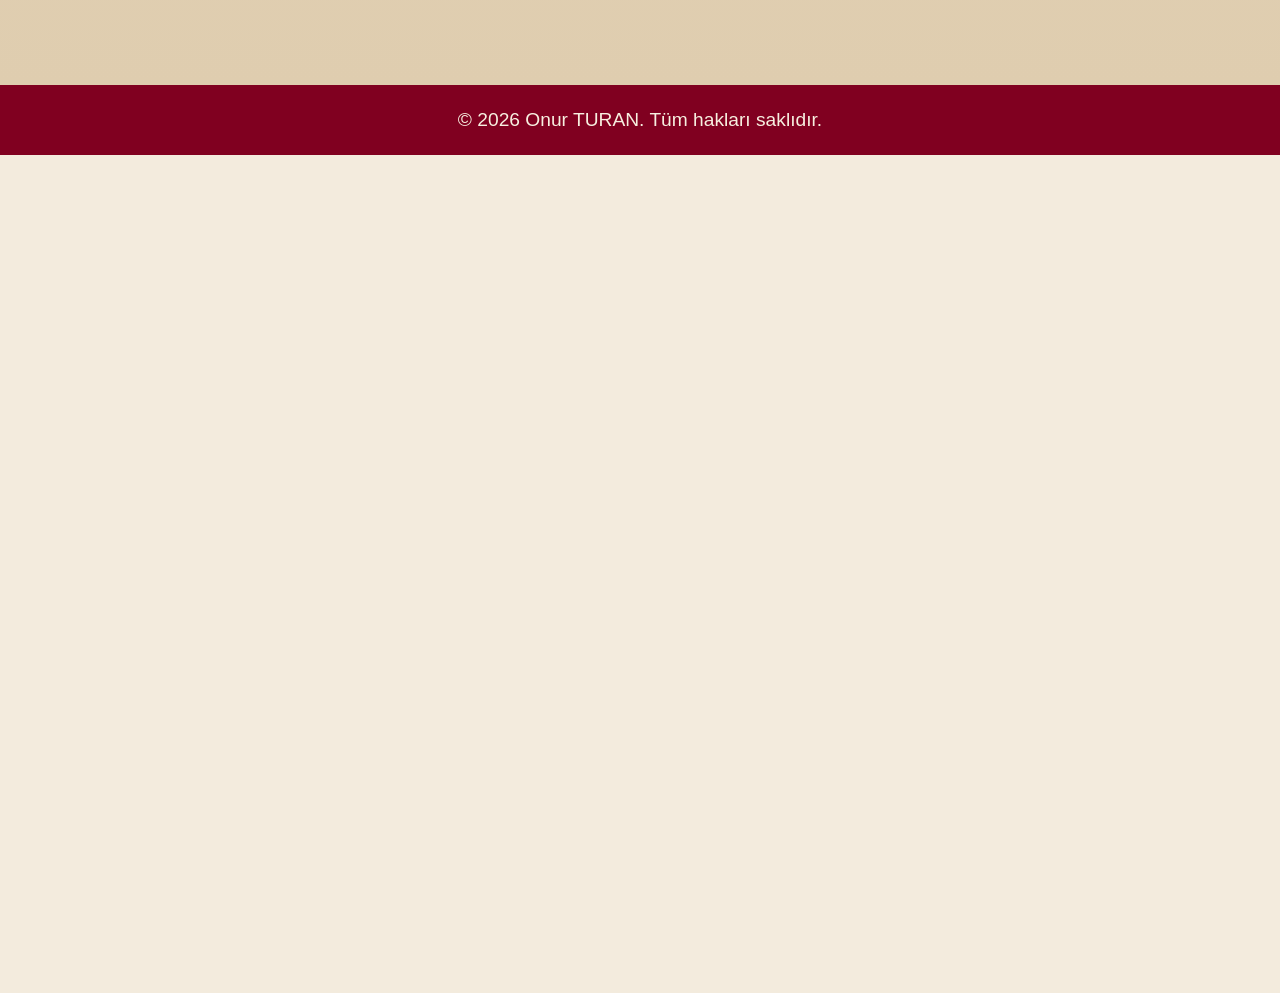
==== commit 6f476e8c: "fix" ====
--- a/index.html
+++ b/index.html
@@ -24,10 +24,10 @@
   <main>
     <section id="home" class="hero">
       <div class="hero-copy">
-        <p class="eyebrow">aaaaaa</p>
+        <p class="eyebrow">01010011 01100001</p>
         <h1>Onur <span>TURAN</span></h1>
         <h2>Yazılım Mühendisi</h2>
-        <p class="lead">lçeklenebilir ve kullanıcı odaklı yazılımlar geliştiriyorum.</p>
+        <p class="lead">Full-Stack yazılımlar geliştiriyorum.</p>
         <div class="buttons">
           <a href="#projects" class="btn primary">Projelerim</a>
           <a href="#contact" class="btn">İletişim</a>
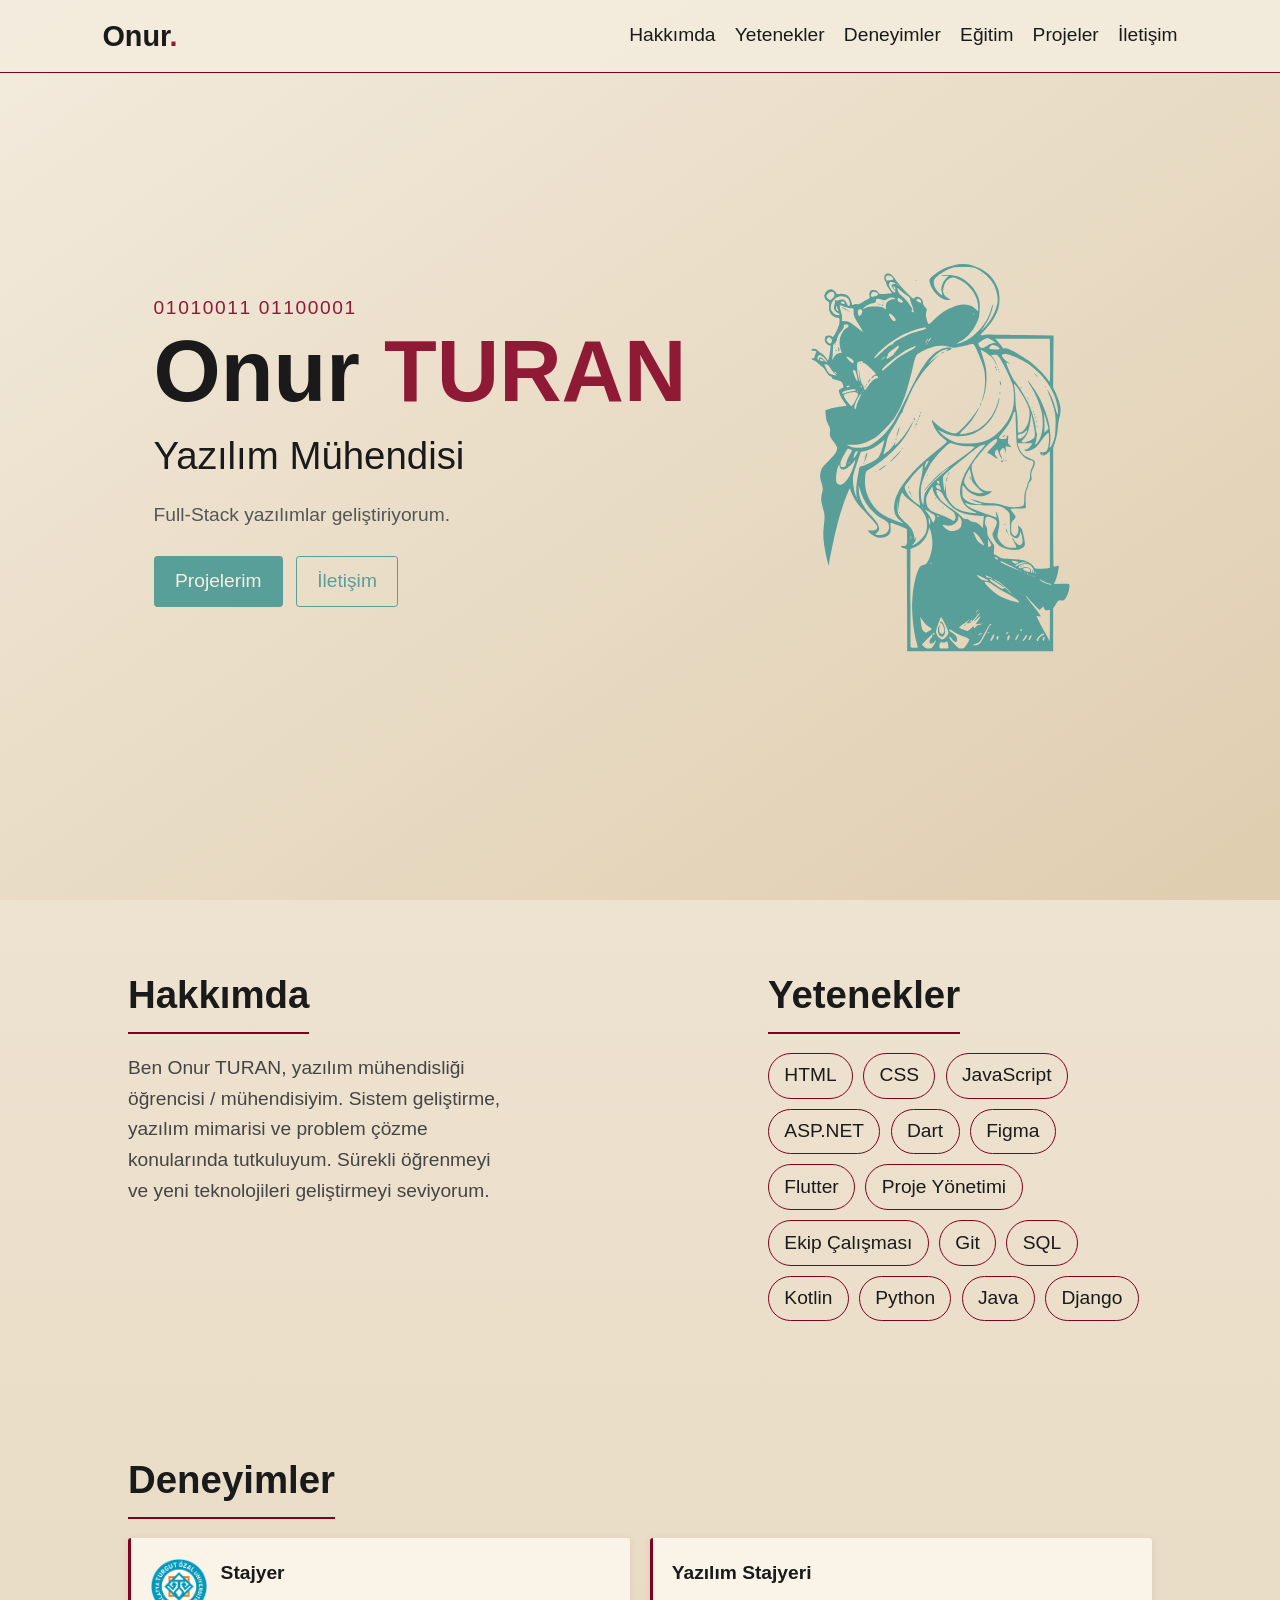
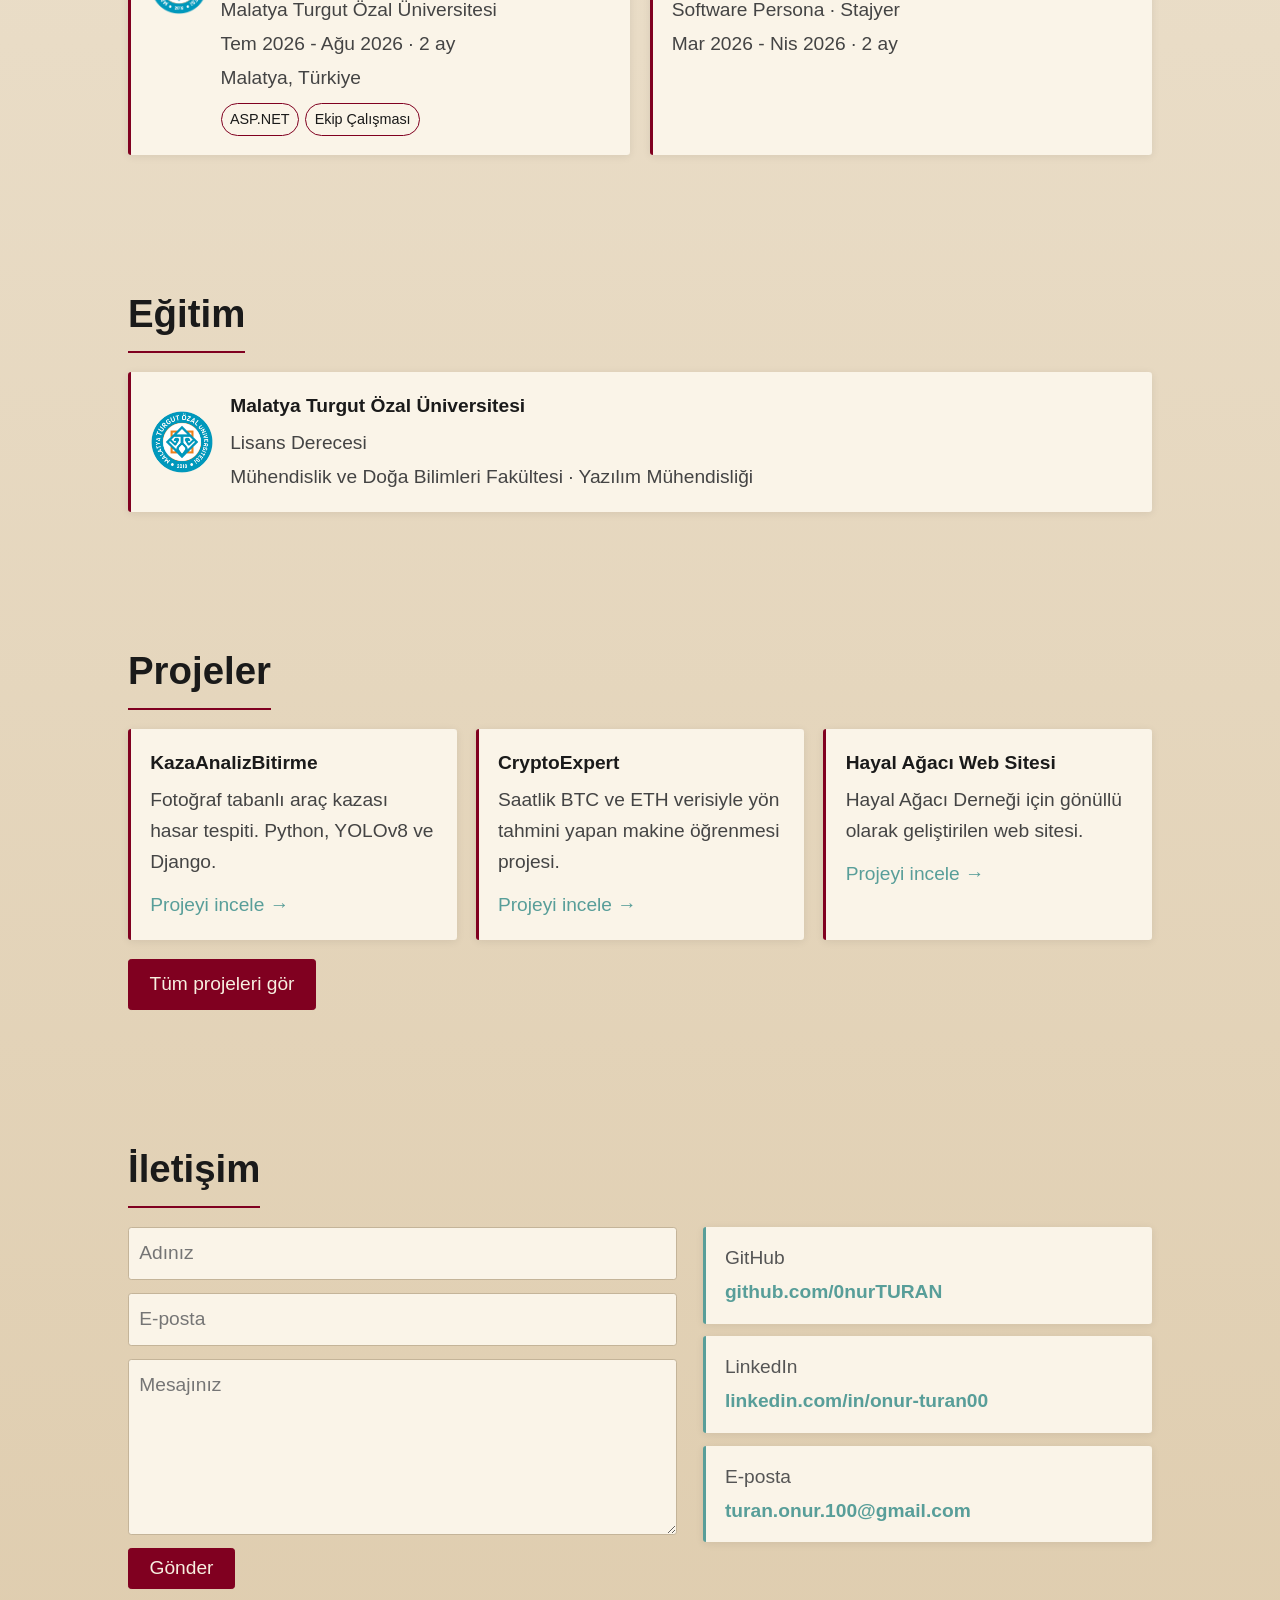
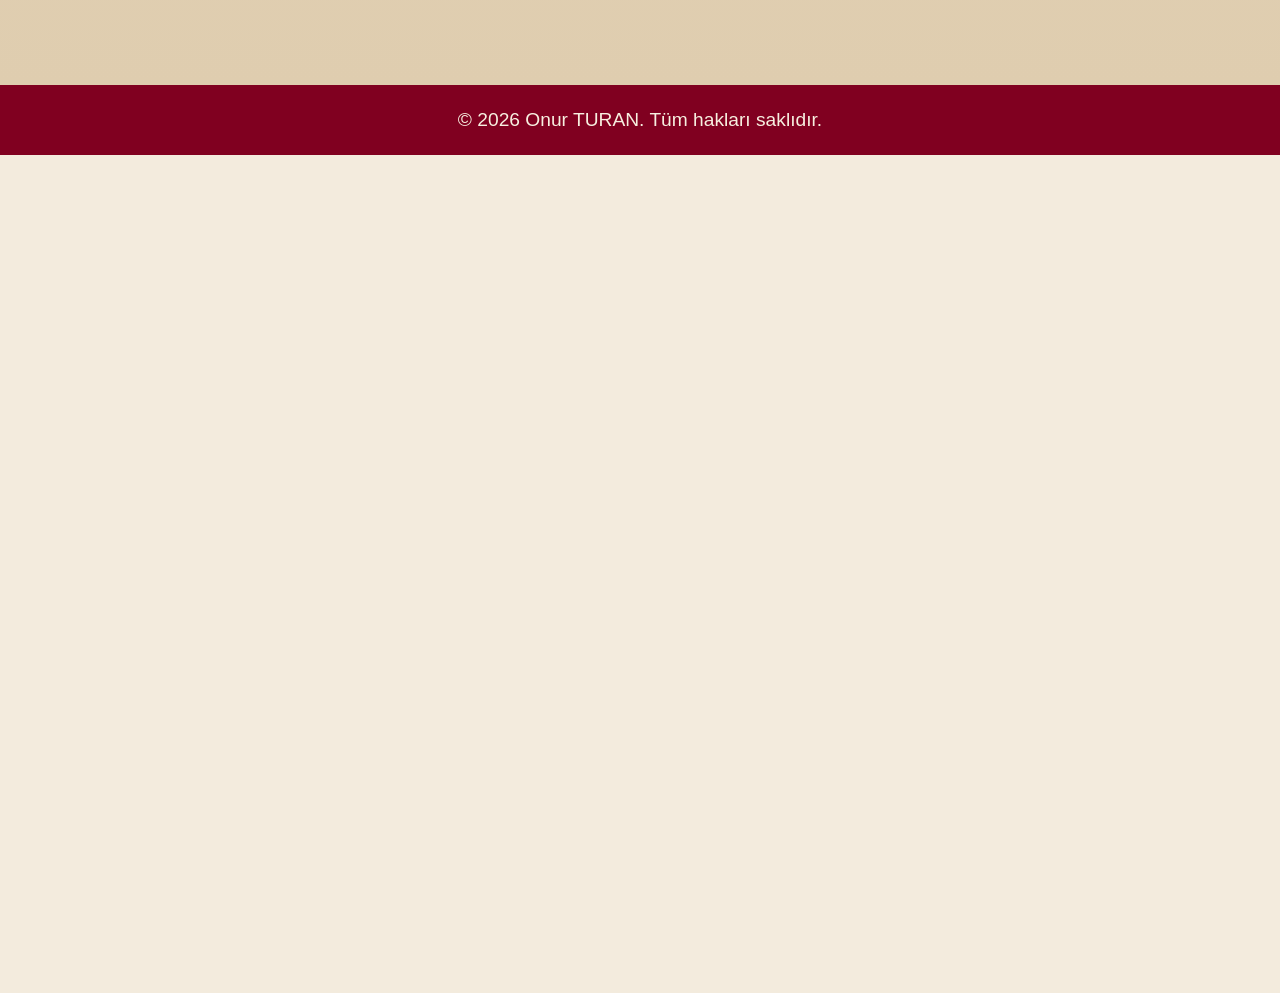
==== commit c6eff3f8: "duzenleme" ====
--- a/index.html
+++ b/index.html
@@ -5,7 +5,7 @@
   <meta name="viewport" content="width=device-width, initial-scale=1.0">
   <title>Onur TURAN | Yazılım Mühendisi</title>
   <meta name="description" content="Onur TURAN - Yazılım Mühendisi kişisel portfolyo sitesi">
-  <link rel="stylesheet" href="style.css">
+  <link rel="stylesheet" href="styles/style.css">
 </head>
 <body class="home-page">
   <header class="header">
@@ -38,7 +38,7 @@
     <div class="about-skills">
       <section id="about" class="section">
         <h3 class="title">Hakkımda</h3>
-        <p>Ben Onur TURAN, yazılım mühendisliği öğrencisi / mühendisiyim. Web geliştirme, yazılım mimarisi ve problem çözme konularında tutkuluyum. Sürekli öğrenmeyi ve yeni teknolojileri denemeyi seviyorum.</p>
+        <p>Ben Onur TURAN, yazılım mühendisliği öğrencisi / mühendisiyim. Sistem geliştirme, yazılım mimarisi ve problem çözme konularında tutkuluyum. Sürekli öğrenmeyi ve yeni teknolojileri geliştirmeyi seviyorum.</p>
       </section>
 
       <section id="skills" class="section dark">
@@ -138,6 +138,6 @@
 
   <footer>© <span id="year"></span> Onur TURAN. Tüm hakları saklıdır.</footer>
 
-  <script src="script.js"></script>
+  <script src="javascript/script.js"></script>
 </body>
 </html>
--- a/styles/style.css
+++ b/styles/style.css
@@ -0,0 +1,261 @@
+:root {
+  --bg: #f3ebdd;
+  --bg-alt: #dfcdaf;
+  --powder-pink: #8f1a35;
+  --surface: #faf4e8;
+  --text: #1a1a1a;
+  --text-body: #444444;
+  --text-muted: #555555;
+  --on-accent: #f7efe0;
+  --border: #c4b499;
+  --burgundy: #800020;
+  --burgundy-light: #8f1a35;
+  --teal: #589e99;
+  --header-bg: rgba(243, 235, 221, .95);
+  --hero-from: #f7f0e3;
+  --hero-to: #e3c9ba;
+  --shadow: rgba(0, 0, 0, .08);
+}
+
+* { box-sizing: border-box; margin: 0; padding: 0; }
+html { scroll-behavior: smooth; }
+section { scroll-margin-top: 5.5rem; }
+
+body.home-page {
+  zoom: .8;
+}
+
+body {
+  font-family: "Segoe UI", Arial, sans-serif;
+  font-size: 1.5rem;
+  background: var(--bg);
+  color: var(--text);
+  line-height: 1.6;
+}
+
+.home-page main { background: linear-gradient(180deg, var(--bg) 0%, var(--bg-alt) 100%); }
+.home-page .hero,
+.home-page .section.dark { background: transparent; }
+.home-page .hero {
+  position: relative;
+  isolation: isolate;
+  background: linear-gradient(to bottom right, var(--bg) 0%, var(--bg-alt) 100%);
+}
+.home-page .hero::after {
+  content: "";
+  position: absolute;
+  z-index: -1;
+  top: 53%;
+  right: 12.5%;
+  width: min(32vw, 410px);
+  aspect-ratio: 210 / 297;
+  transform: translateY(-50%);
+  background: url("../source/%C3%A7izim.svg") center / contain no-repeat;
+  pointer-events: none;
+}
+.about-skills { display: grid; grid-template-columns: repeat(2, minmax(0, 1fr)); }
+a { color: inherit; text-decoration: none; }
+
+.header {
+  position: fixed;
+  top: 0; left: 0; right: 0;
+  display: flex;
+  justify-content: space-between;
+  align-items: center;
+  gap: 1.5rem;
+  padding: 1rem 8%;
+  background: var(--header-bg);
+  border-bottom: 1px solid var(--burgundy);
+  z-index: 10;
+}
+.logo { font-size: 2.25rem; font-weight: 700; }
+.logo span, h1 span { color: var(--burgundy-light); }
+nav { display: flex; align-items: center; gap: 1.5rem; }
+nav a { transition: color .2s; }
+nav a:hover { color: var(--teal); }
+.menu-btn { display: none; background: none; border: 0; color: var(--text); font-size: 2.4rem; cursor: pointer; }
+
+.hero {
+  min-height: 125vh;
+  display: grid;
+  grid-template-columns: minmax(0, 1.2fr) minmax(0, .8fr);
+  align-items: center;
+  gap: 3rem;
+  padding: 0 8%;
+  background: linear-gradient(135deg, var(--hero-from) 60%, var(--hero-to) 140%);
+}
+.hero-copy { min-width: 0; }
+.eyebrow { color: var(--burgundy-light); letter-spacing: 2px; text-transform: uppercase; }
+h1 { font-size: clamp(3.375rem, 10.8vw, 6.75rem); line-height: 1.1; }
+h2 { font-weight: 400; font-size: clamp(1.95rem, 6vw, 3rem); margin: .5rem 0 1rem; }
+.lead { max-width: 520px; color: var(--text-muted); margin-bottom: 2rem; }
+
+.btn {
+  display: inline-block;
+  padding: .7rem 1.6rem;
+  border: 2px solid var(--burgundy);
+  border-radius: 4px;
+  background: transparent;
+  color: var(--text);
+  font-size: 1.5rem;
+  cursor: pointer;
+  transition: background .2s;
+}
+.btn:hover { background: var(--burgundy); color: var(--on-accent); }
+.btn.primary { background: var(--burgundy); color: var(--on-accent); }
+.btn.primary:hover { background: var(--burgundy-light); border-color: var(--burgundy-light); }
+.buttons { display: flex; gap: 1rem; flex-wrap: wrap; }
+.hero .btn { border-color: var(--teal); color: var(--teal); }
+.hero .btn:hover,
+.hero .btn.primary,
+.hero .btn.primary:hover {
+  background: var(--teal);
+  border-color: var(--teal);
+  color: var(--on-accent);
+}
+
+.section { padding: 5rem 8%; }
+.section.dark { background: var(--bg-alt); }
+.title {
+  font-size: 3rem;
+  margin-bottom: 1.5rem;
+  padding-bottom: .5rem;
+  border-bottom: 3px solid var(--burgundy);
+  display: inline-block;
+}
+.section p { max-width: 700px; color: var(--text-body); }
+
+.skills { display: flex; flex-wrap: wrap; gap: .8rem; }
+.skills span {
+  padding: .5rem 1.2rem;
+  border: 1px solid var(--burgundy);
+  border-radius: 999px;
+  transition: background .2s;
+}
+.skills span:hover { background: var(--teal); border-color: var(--teal); color: var(--on-accent); }
+
+.cards { display: grid; grid-template-columns: repeat(auto-fit, minmax(240px, 1fr)); gap: 1.5rem; }
+.card {
+  background: var(--surface);
+  box-shadow: 0 2px 10px var(--shadow);
+  padding: 1.5rem;
+  border-left: 4px solid var(--burgundy);
+  border-radius: 4px;
+  transition: transform .2s;
+}
+.card:hover { transform: translateY(-6px); }
+.card h4 { margin-bottom: .5rem; }
+.card a { display: inline-block; margin-top: 1rem; color: var(--teal); }
+.education-card { display: flex; align-items: center; gap: 1.25rem; max-width: 100%; }
+.education-card img { display: block; width: 80px; height: 80px; object-fit: contain; }
+.education-card p { margin-top: .25rem; }
+.experience-card { display: flex; align-items: flex-start; gap: 1rem; }
+.experience-card img { flex: 0 0 72px; width: 72px; height: 72px; object-fit: contain; }
+.experience-card > div { min-width: 0; }
+.experience-card p { margin-top: .25rem; overflow-wrap: anywhere; }
+.experience-skills { gap: .5rem; margin-top: .75rem; }
+.experience-skills span { padding: .3rem .65rem; font-size: .75em; }
+
+form { display: flex; flex-direction: column; gap: 1rem; max-width: 500px; }
+.contact-layout { display: grid; grid-template-columns: minmax(0, 1.1fr) minmax(260px, .9fr); gap: 2rem; align-items: start; }
+.contact-layout form { max-width: none; }
+.contact-links { display: grid; gap: 1rem; }
+.contact-card {
+  display: grid;
+  gap: .25rem;
+  padding: 1.25rem 1.5rem;
+  background: var(--surface);
+  border-left: 4px solid var(--teal);
+  border-radius: 4px;
+  box-shadow: 0 2px 10px var(--shadow);
+  transition: transform .2s;
+}
+.contact-card:hover { transform: translateY(-3px); }
+.contact-card span { color: var(--text-muted); }
+.contact-card strong { color: var(--teal); overflow-wrap: anywhere; }
+input, textarea {
+  padding: .8rem;
+  background: var(--surface);
+  border: 1px solid var(--border);
+  border-radius: 4px;
+  color: var(--text);
+  font: inherit;
+}
+input:focus, textarea:focus { outline: none; border-color: var(--teal); }
+form .btn { align-self: flex-start; }
+#formStatus { color: var(--burgundy-light); min-height: 1.5rem; }
+
+footer { text-align: center; padding: 1.5rem; background: var(--burgundy); color: var(--on-accent); }
+
+@media (min-width: 961px) {
+  .hero,
+  .section { padding-right: 12%; padding-left: 12%; }
+  .home-page .section { padding-right: 16%; padding-left: 16%; }
+  .home-page .about-skills > .section { padding-right: 20%; padding-left: 20%; }
+  .home-page #experience,
+  .home-page #education,
+  .home-page #projects,
+  .home-page #contact { padding-right: 10%; padding-left: 10%; }
+}
+
+@media (max-width: 960px) {
+  body { font-size: 1rem; }
+  .logo { font-size: 1.5rem; }
+  .menu-btn { font-size: 1.6rem; }
+  h1 { font-size: clamp(2.25rem, 7.2vw, 4.5rem); }
+  h2 { font-size: clamp(1.3rem, 4vw, 2rem); }
+  .btn { font-size: 1rem; }
+  .title { font-size: 2rem; }
+  .header { padding-right: 5%; padding-left: 5%; }
+  nav { gap: 1rem; }
+  .section { padding-right: 6%; padding-left: 6%; }
+  .hero { padding-right: 6%; padding-left: 6%; }
+  .home-page .hero::after { right: 6%; width: min(30vw, 260px); }
+  .cards { grid-template-columns: repeat(auto-fit, minmax(min(100%, 240px), 1fr)); }
+}
+
+@media (max-width: 760px) {
+  .about-skills { grid-template-columns: minmax(0, 1fr); }
+  .contact-layout { grid-template-columns: 1fr; }
+  .hero { grid-template-columns: minmax(0, 1fr); gap: 1.5rem; }
+  .home-page .hero::after {
+    top: auto;
+    right: 6%;
+    bottom: .75rem;
+    width: min(34vw, 150px);
+    transform: none;
+  }
+  .education-card { align-items: flex-start; }
+  .menu-btn { display: block; }
+  nav {
+    display: none;
+    position: absolute;
+    top: 100%; left: 0; right: 0;
+    flex-direction: column;
+    background: var(--bg);
+    border-bottom: 1px solid var(--burgundy);
+    padding: 1rem 8%;
+    gap: 0;
+    box-shadow: 0 8px 16px var(--shadow);
+  }
+  nav.open { display: flex; }
+  nav a { display: block; padding: .55rem 0; }
+  .hero { min-height: 125svh; padding-top: 6.5rem; padding-bottom: 3rem; }
+}
+
+@media (max-width: 480px) {
+  .header { padding: .8rem 5%; }
+  .section { padding: 3.75rem 5%; }
+  .title { font-size: 1.7rem; }
+  h1 { font-size: clamp(2.115rem, 10.8vw, 3.15rem); }
+  .cards { grid-template-columns: minmax(0, 1fr); gap: 1rem; }
+  .card { padding: 1.15rem; }
+  .education-card,
+  .experience-card { flex-direction: column; align-items: flex-start; }
+  .education-card { gap: .85rem; }
+  .education-card img { width: 64px; height: 64px; }
+  .experience-card { gap: .75rem; }
+  .experience-card img { flex-basis: 56px; width: 56px; height: 56px; }
+  .buttons { flex-direction: column; align-items: flex-start; gap: .75rem; }
+  .btn { padding: .65rem 1rem; }
+}
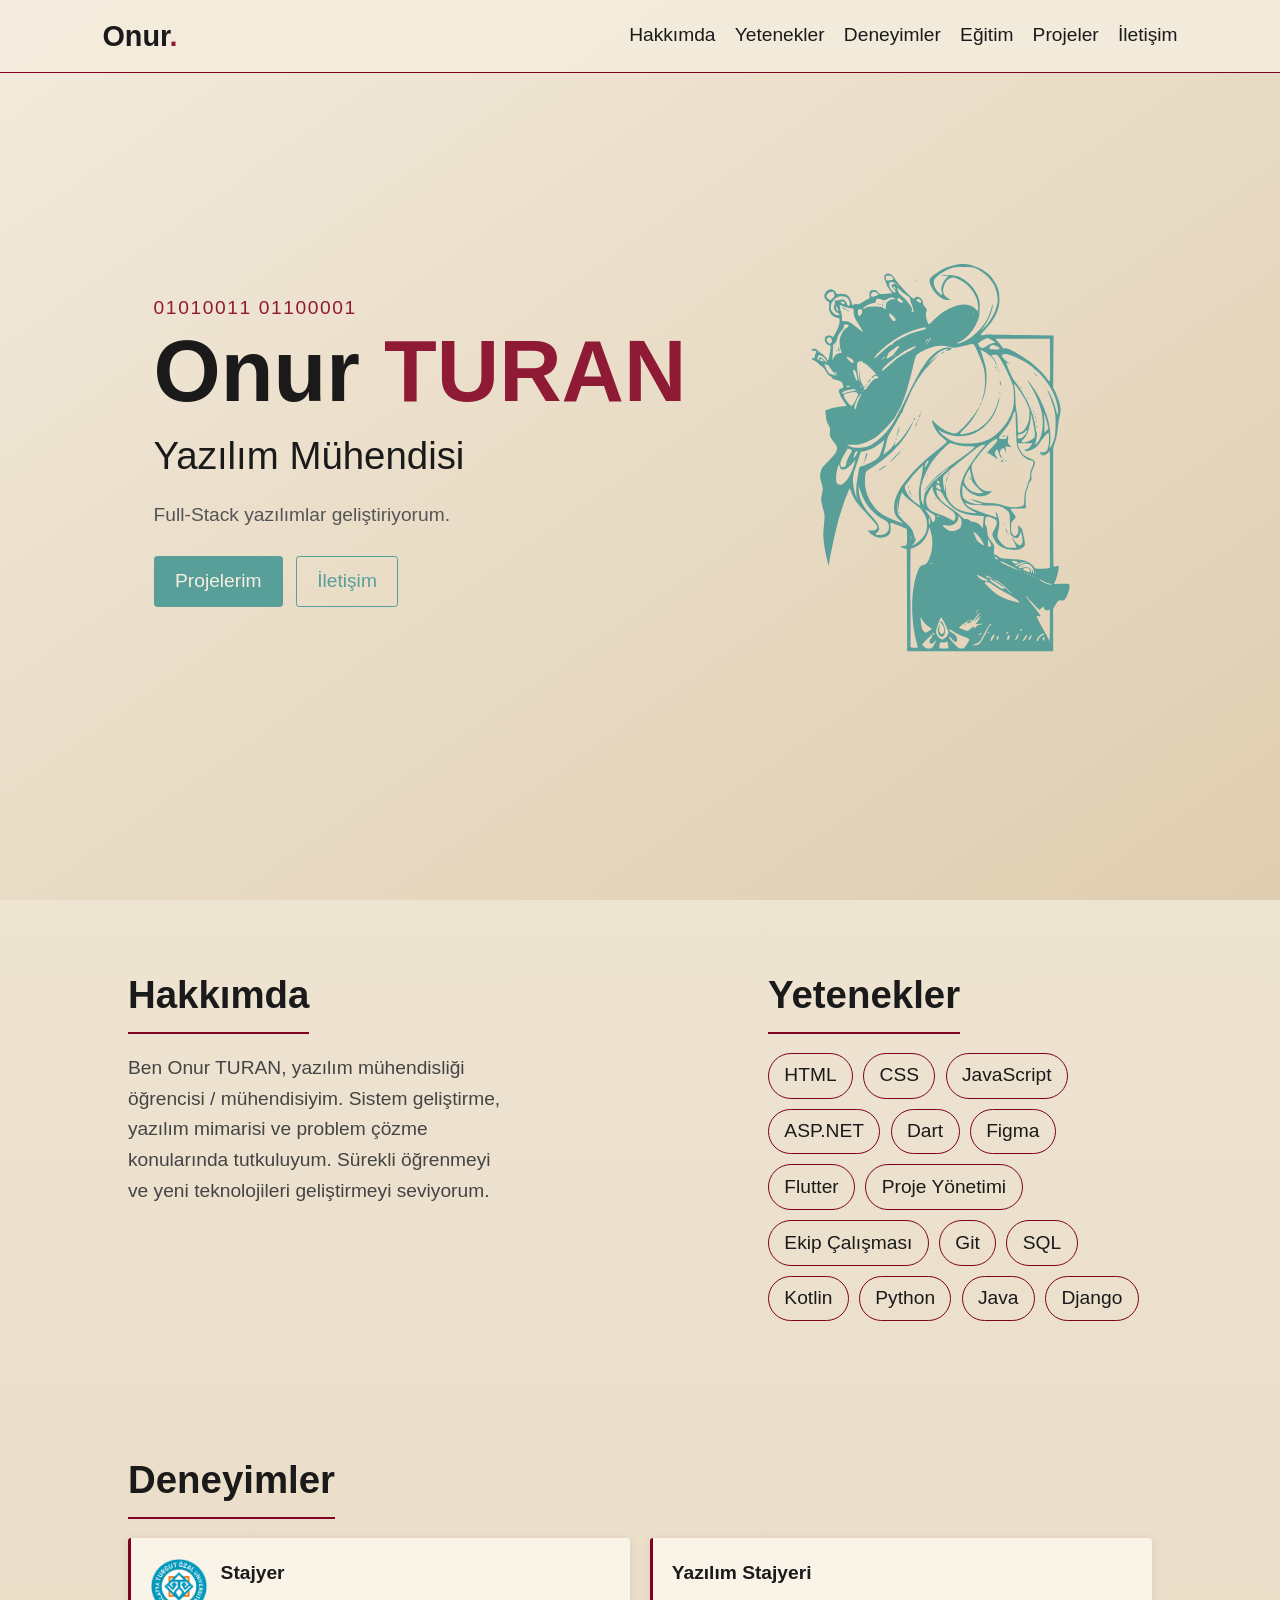
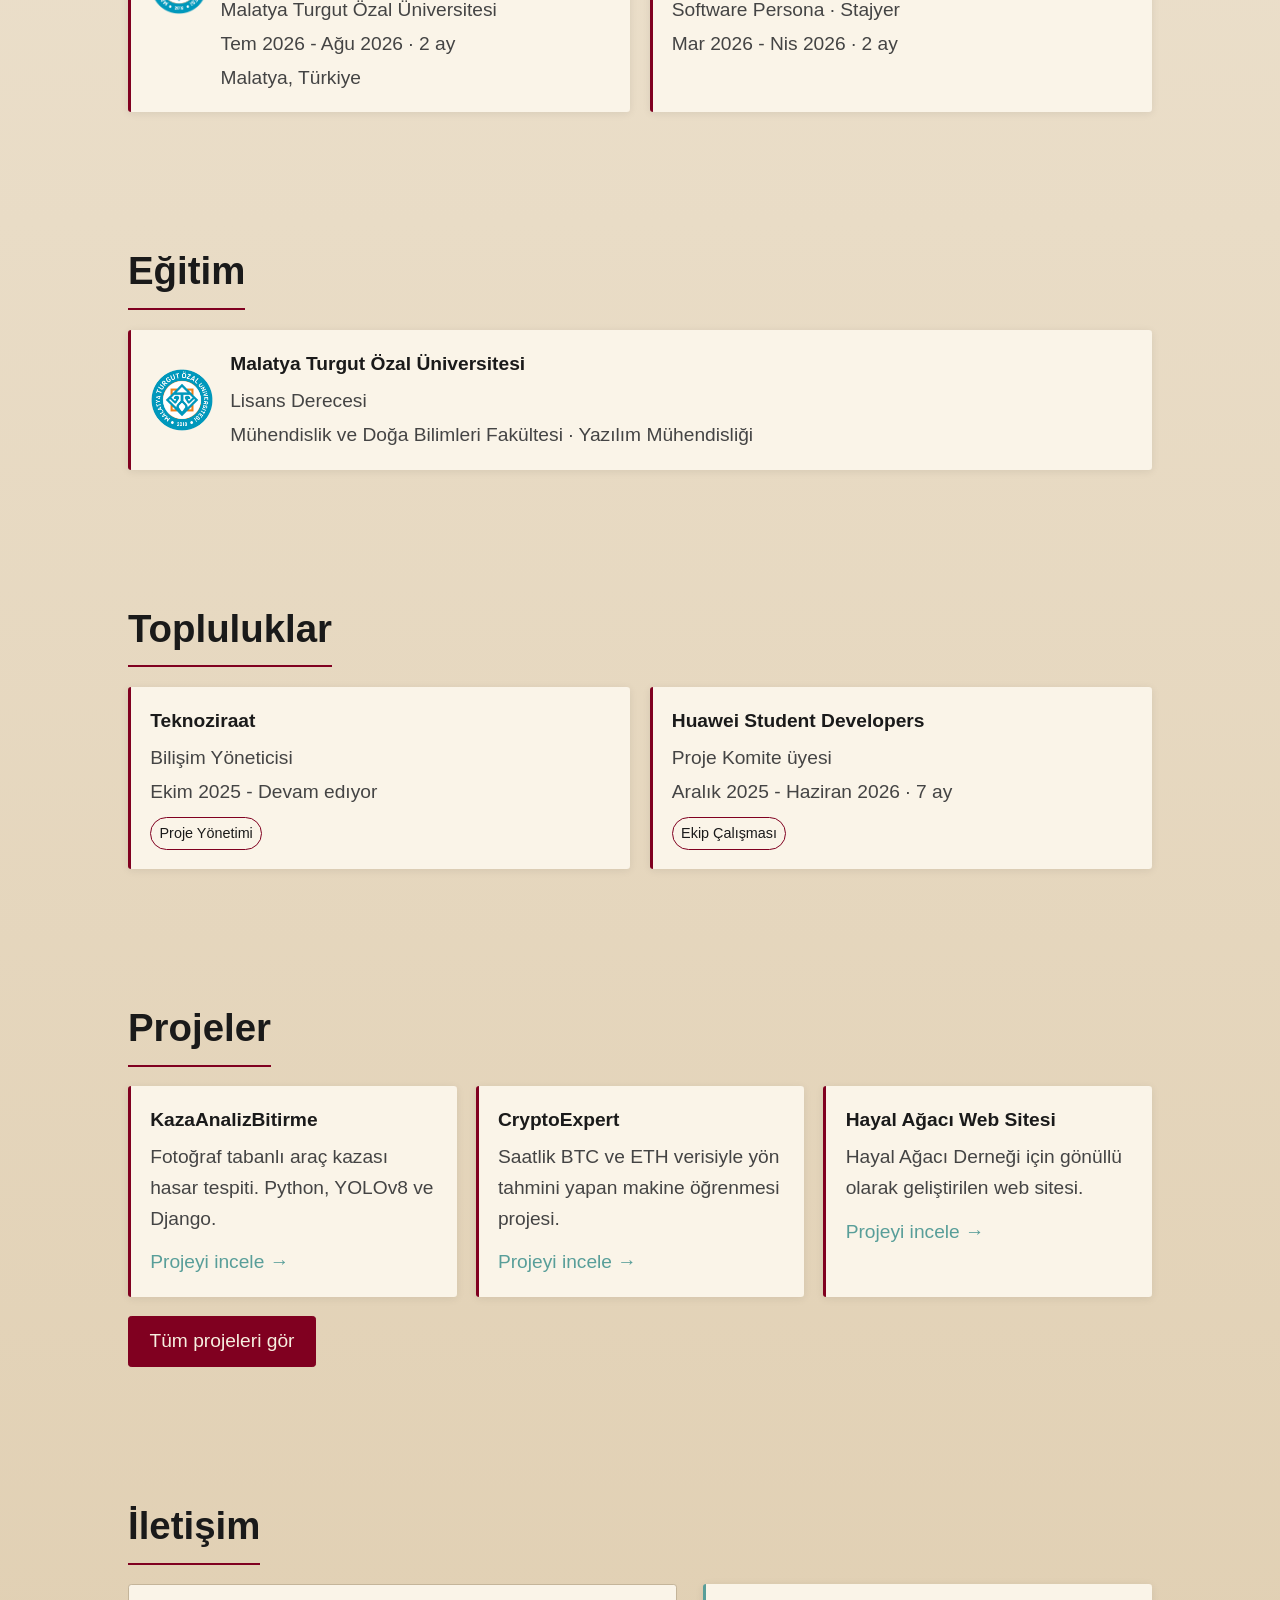
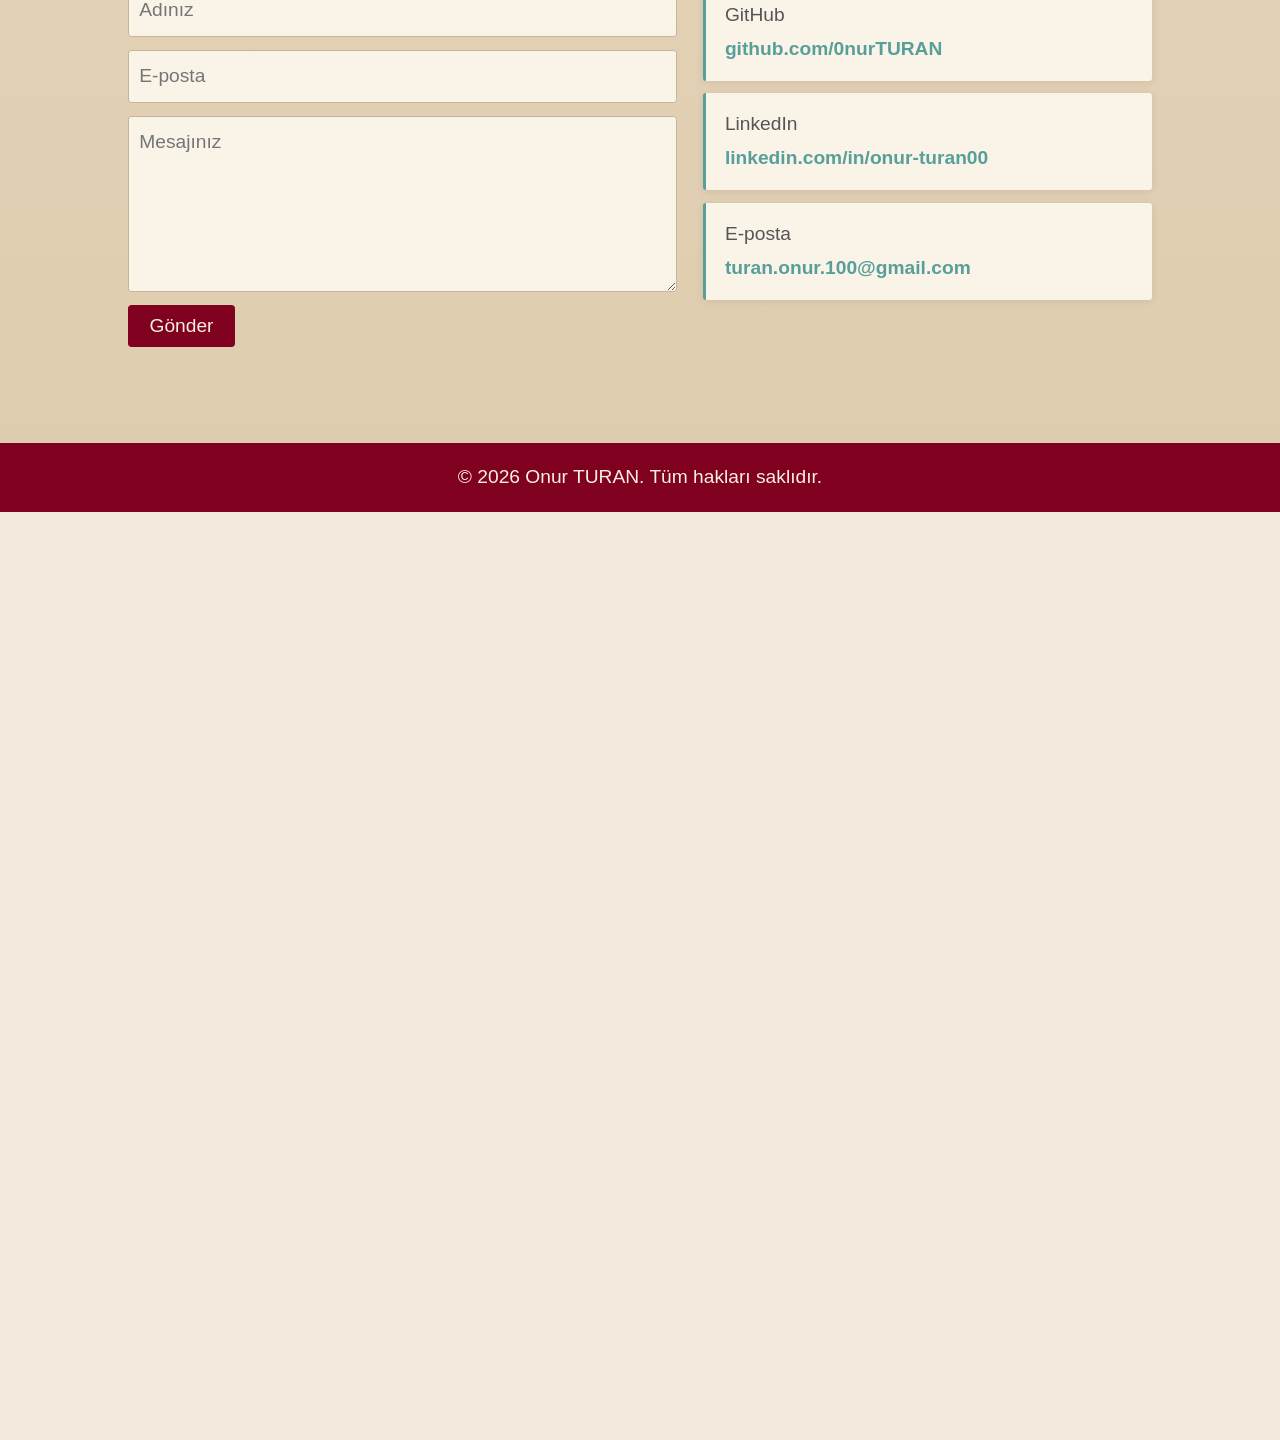
==== commit 1c01b012: "topluluklar kısmı eklendı" ====
--- a/index.html
+++ b/index.html
@@ -51,7 +51,8 @@
           <span>Java</span><span>Django</span>
         </div>
       </section>
-    </div>    <section id="experience" class="section">
+    </div>    
+    <section id="experience" class="section">
       <h3 class="title">Deneyimler</h3>
       <div class="cards experience-list">
         <article class="card experience-card">
@@ -61,7 +62,6 @@
             <p>Malatya Turgut Özal Üniversitesi</p>
             <p>Tem 2026 - Ağu 2026 · 2 ay</p>
             <p>Malatya, Türkiye</p>
-            <div class="skills experience-skills"><span>ASP.NET</span><span>Ekip Çalışması</span></div>
           </div>
         </article>
         <article class="card experience-card">
@@ -86,6 +86,32 @@
       </article>
     </section>
 
+<section id="experience" class="section">
+      <h3 class="title">Topluluklar </h3>
+      <div class="cards experience-list">
+        <article class="card experience-card">
+          <div>
+            <h4>Teknoziraat</h4>
+            <p>Bilişim Yöneticisi</p>
+            <p>Ekim 2025 - Devam edıyor</p>
+            <div class="skills experience-skills"><span>Proje Yönetimi</span></div>
+          </div>
+        </article>
+        <article class="card experience-card">
+          <div>
+            <h4>Huawei Student Developers</h4>
+            <p>Proje Komite üyesi</p>
+            <p>Aralık 2025 - Haziran 2026 · 7 ay</p>
+            <div class="skills experience-skills"><span>Ekip Çalışması</span></div>
+
+          </div>
+        </article>
+      </div>
+    </section>
+
+
+
+    
     <section id="projects" class="section">
       <h3 class="title">Projeler</h3>
       <div class="cards">
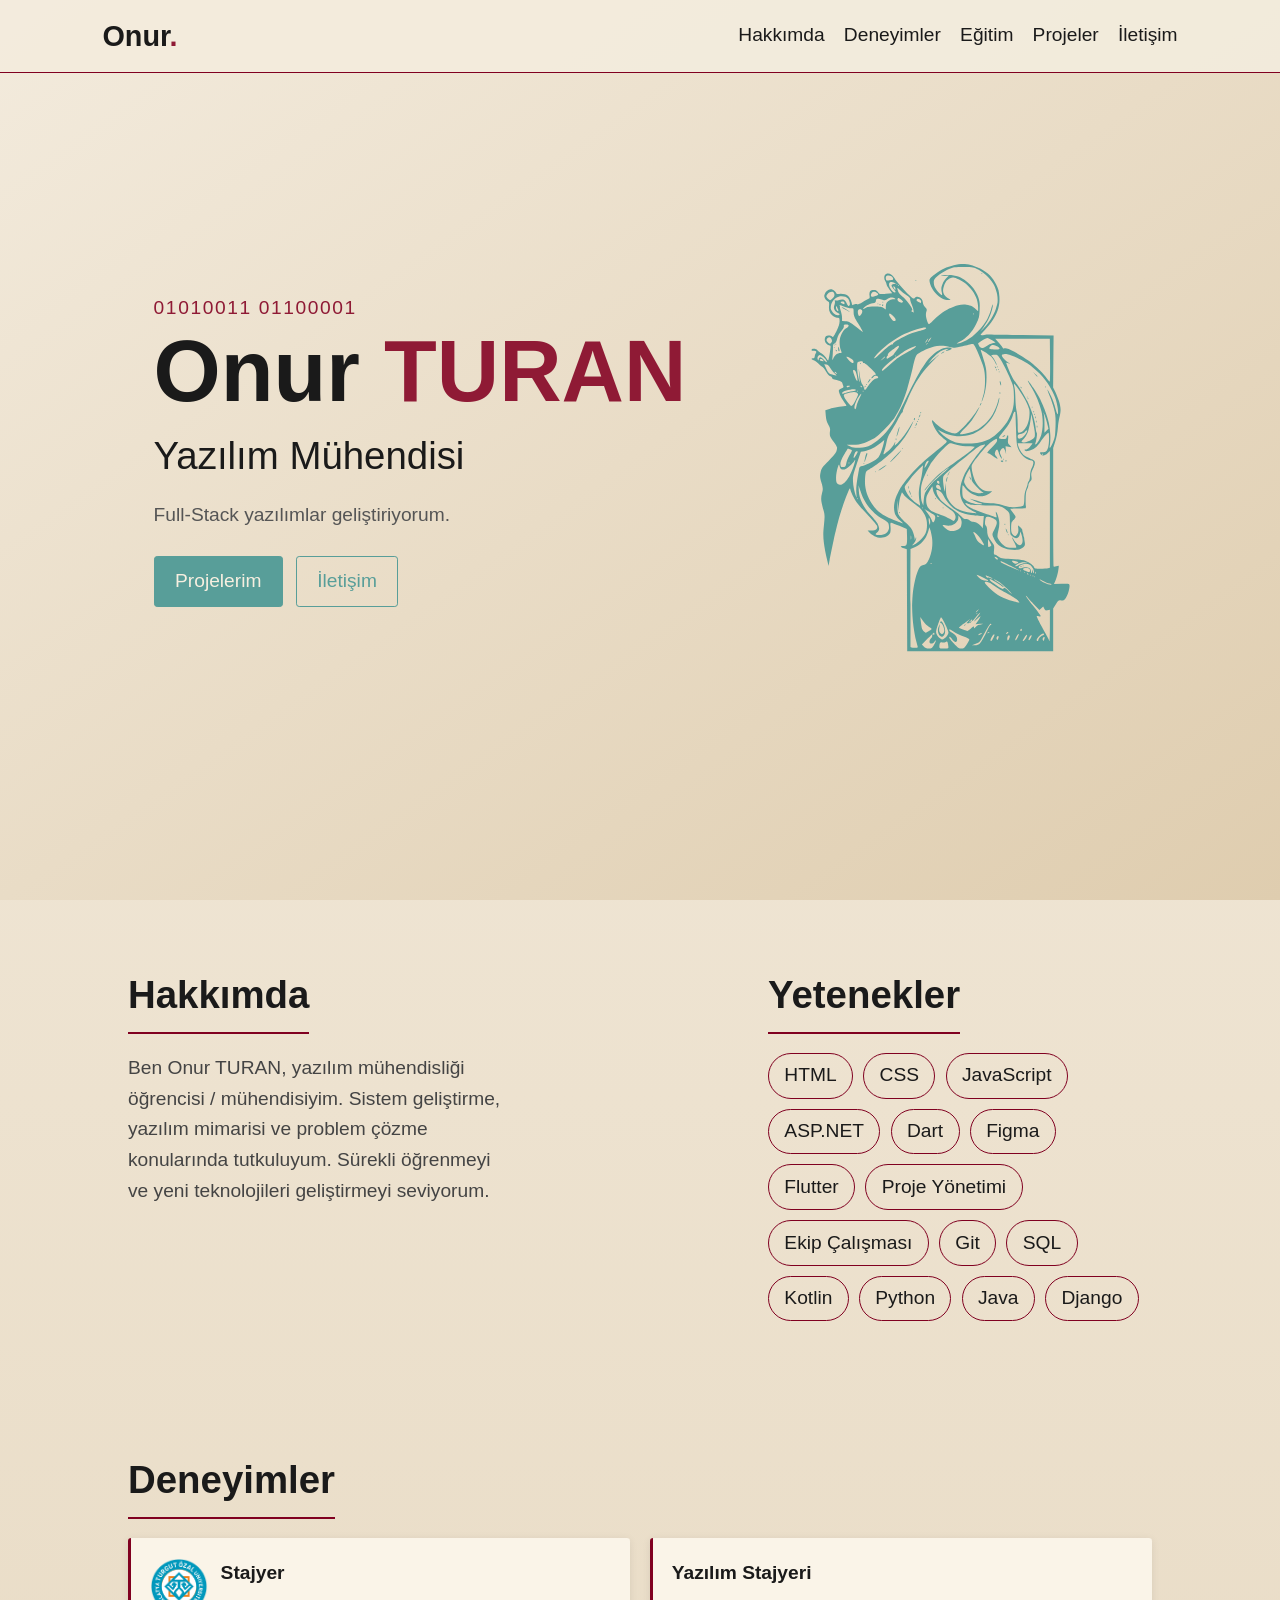
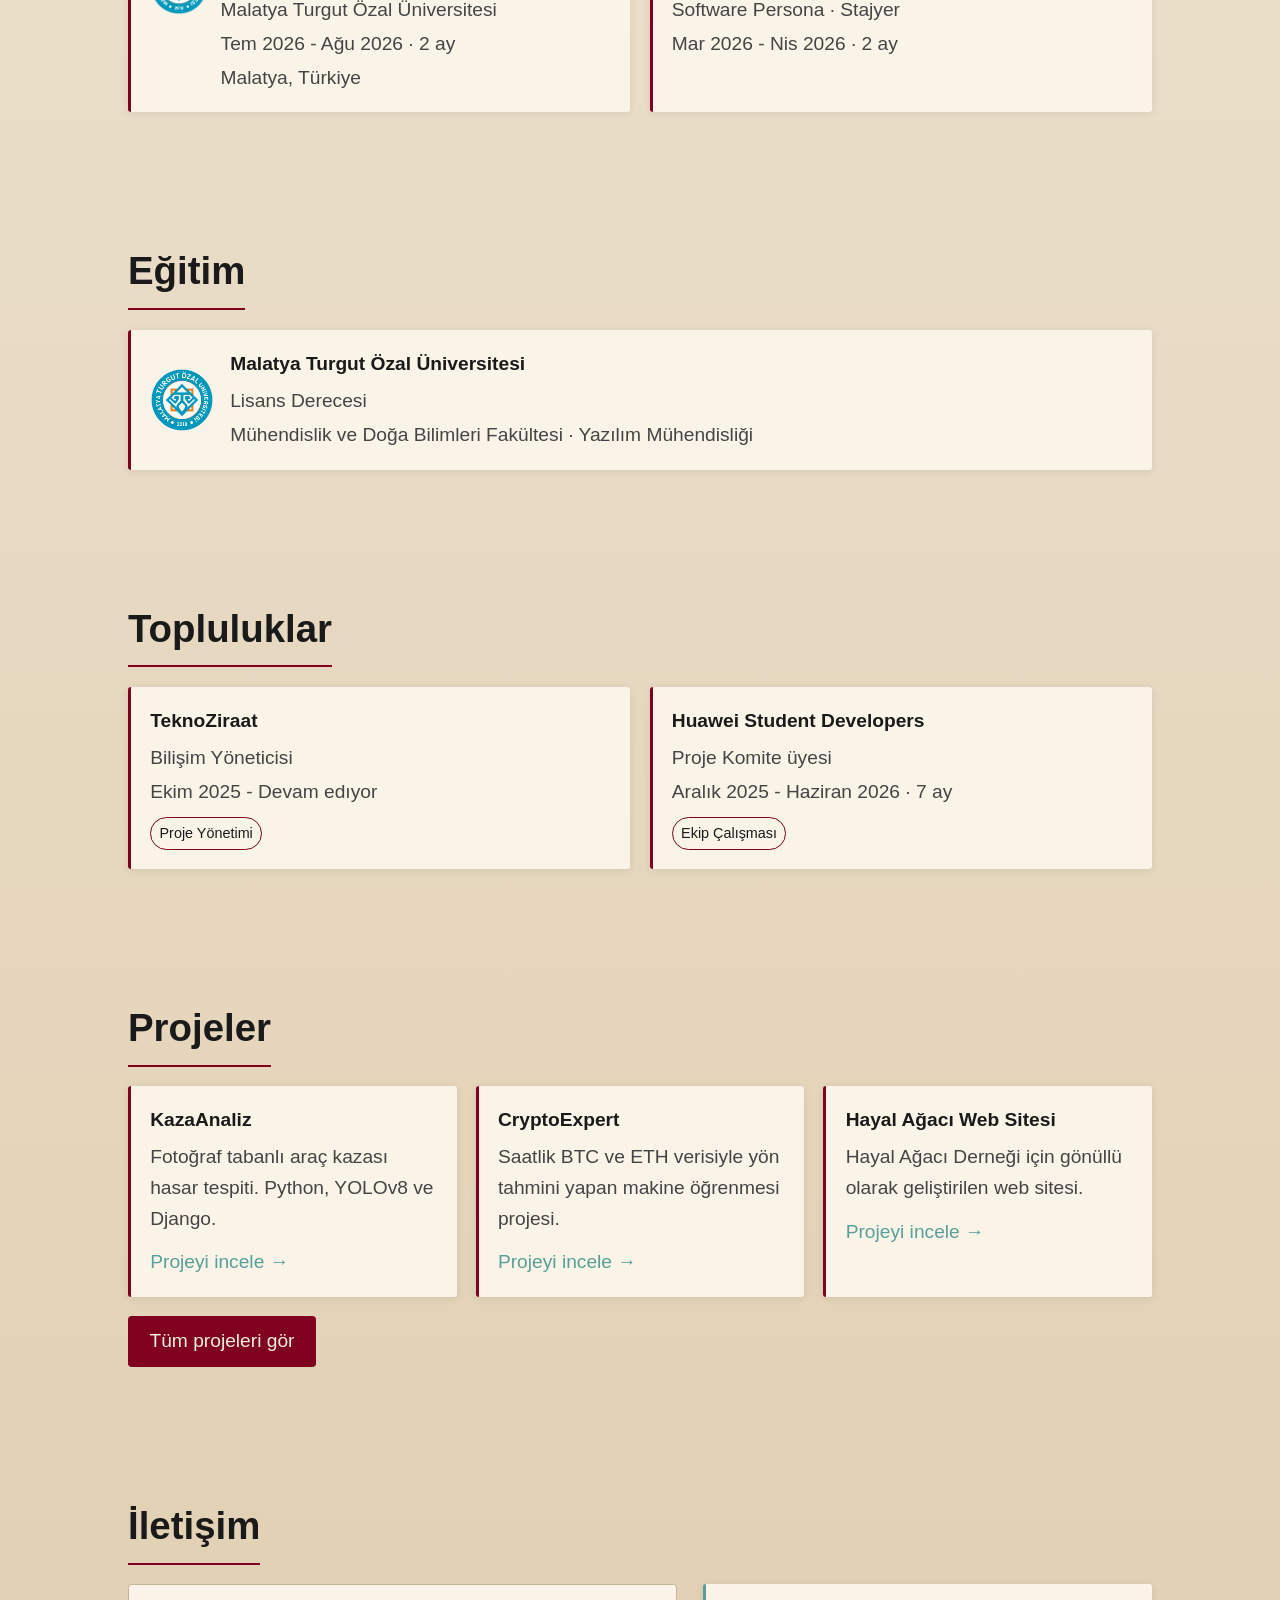
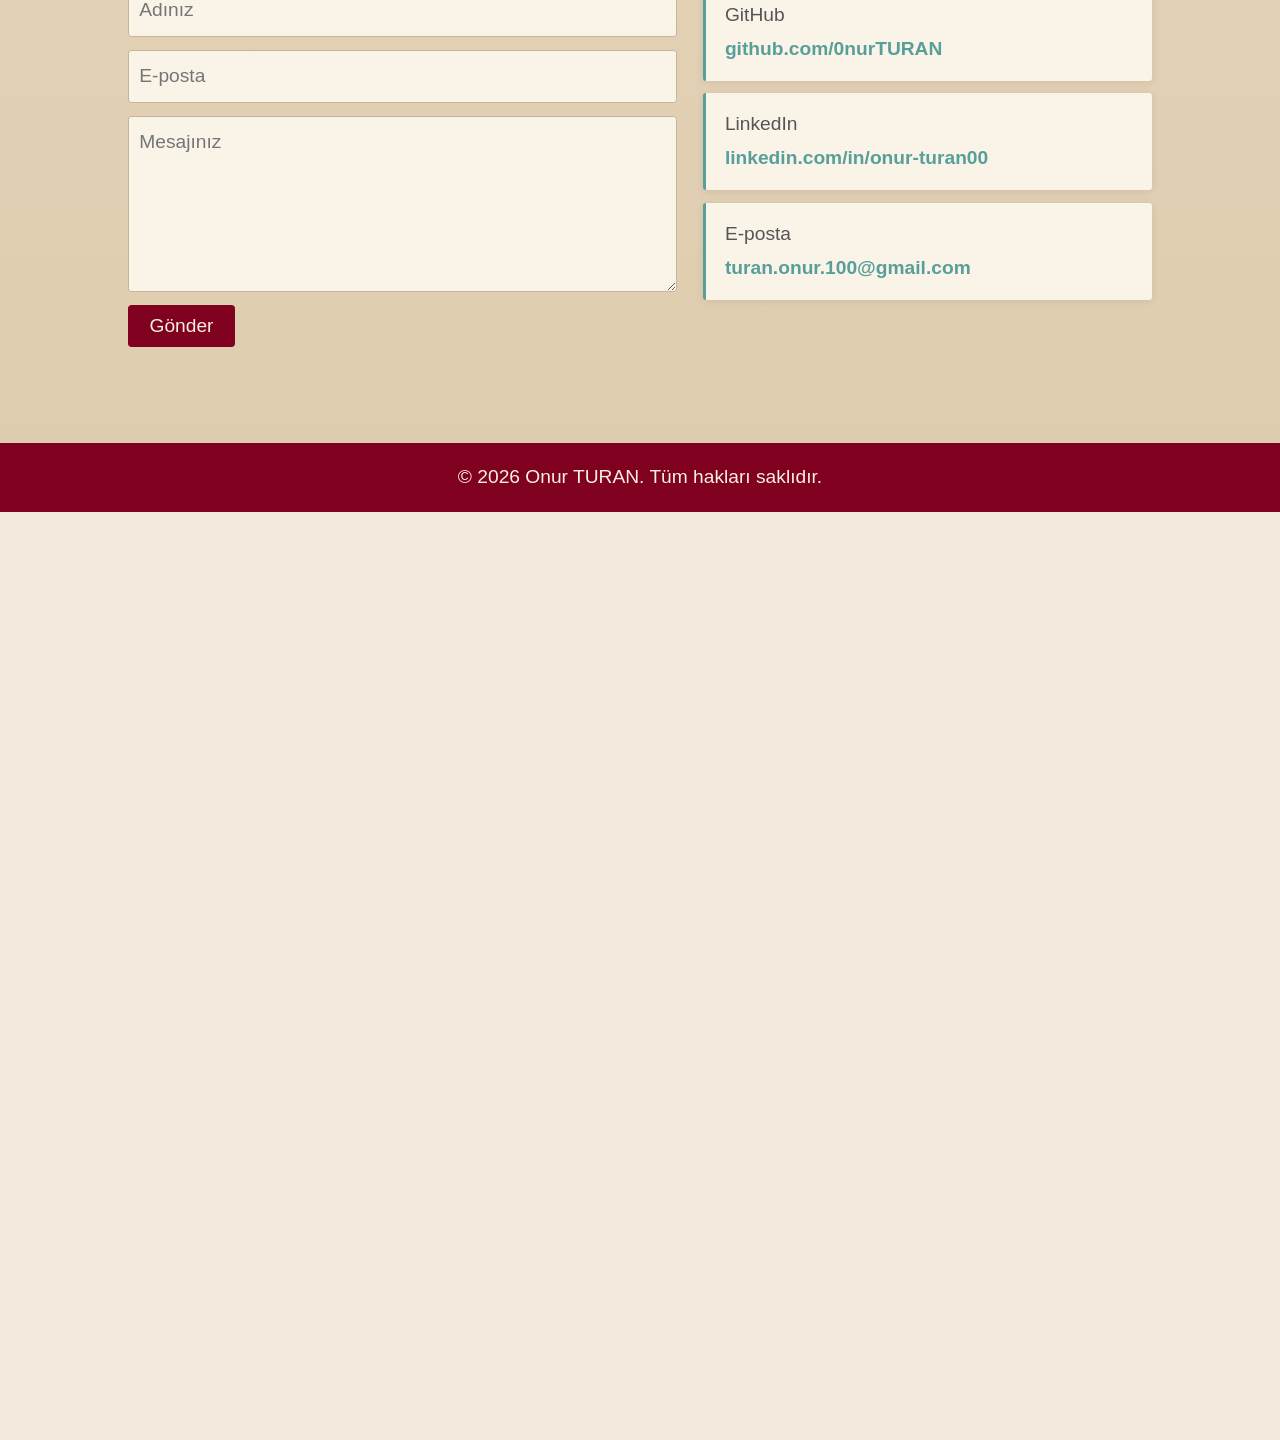
==== commit 41978007: "cname eklendi" ====
--- a/index.html
+++ b/index.html
@@ -13,7 +13,6 @@
     <button class="menu-btn" id="menuBtn" aria-label="Menü">☰</button>
     <nav id="nav">
       <a href="#about">Hakkımda</a>
-      <a href="#skills">Yetenekler</a>
       <a href="#experience">Deneyimler</a>
       <a href="#education">Eğitim</a>
       <a href="#projects">Projeler</a>
@@ -91,7 +90,7 @@
       <div class="cards experience-list">
         <article class="card experience-card">
           <div>
-            <h4>Teknoziraat</h4>
+            <h4>TeknoZiraat</h4>
             <p>Bilişim Yöneticisi</p>
             <p>Ekim 2025 - Devam edıyor</p>
             <div class="skills experience-skills"><span>Proje Yönetimi</span></div>
@@ -116,7 +115,7 @@
       <h3 class="title">Projeler</h3>
       <div class="cards">
         <article class="card">
-          <h4>KazaAnalizBitirme</h4>
+          <h4>KazaAnaliz</h4>
           <p>Fotoğraf tabanlı araç kazası hasar tespiti. Python, YOLOv8 ve Django.</p>
           <a href="projects.html#kaza-analiz">Projeyi incele →</a>
         </article>
